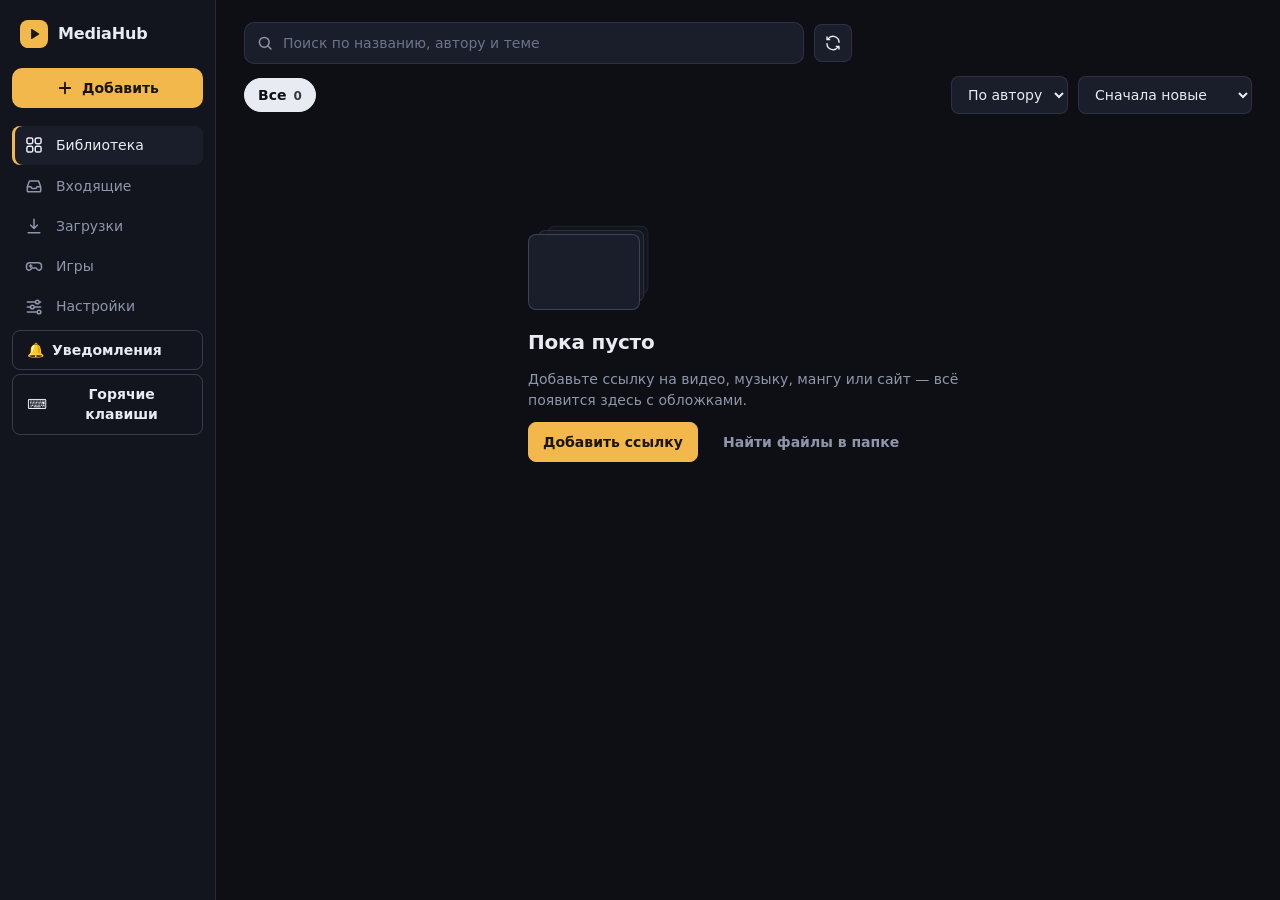
==== ui/index.html @ a0219809 "Save preview playback position in browser Co-authored-by: arena-agent <297053741+arena-agent@users.n" ====
<!doctype html><html lang="ru"><head><meta charset="utf-8"><meta name="viewport" content="width=device-width,initial-scale=1"><title>MediaHub</title>
<style>
:root{--ink:#0d0f14;--panel:#12151d;--raise:#1a1e2a;--line:rgba(170,185,230,.13);--line2:rgba(170,185,230,.24);--text:#e9ebf3;--mute:#8f96ab;--amber:#f2b84b;--amber-ink:#1c1406;--danger:#ff7d7d;--ok:#6ee7a8;color-scheme:dark;
--sans:"Segoe UI Variable Text","Segoe UI",system-ui,-apple-system,Roboto,sans-serif}
*{box-sizing:border-box}[hidden],.hide{display:none!important}
body{margin:0;background:var(--ink);color:var(--text);font:14px/1.45 var(--sans);-webkit-font-smoothing:antialiased}
button,input,select,textarea{font:inherit;color:inherit}
button{cursor:pointer}svg{display:block;flex:none}
:focus-visible{outline:2px solid var(--amber);outline-offset:2px}
.app{display:grid;grid-template-columns:216px 1fr;min-height:100vh}
.side{position:sticky;top:0;height:100vh;display:flex;flex-direction:column;gap:4px;padding:18px 12px;background:var(--panel);border-right:1px solid var(--line)}
.brand{display:flex;gap:10px;align-items:center;padding:2px 8px 16px;font-size:16px;font-weight:650;letter-spacing:-.01em}
.brand i{width:28px;height:28px;border-radius:8px;background:var(--amber);color:var(--amber-ink);display:grid;place-items:center}
.addbtn{display:flex;align-items:center;justify-content:center;gap:8px;margin:0 0 14px;padding:10px 12px;border:0;border-radius:10px;background:var(--amber);color:var(--amber-ink);font-weight:650}
.addbtn:hover{filter:brightness(1.06)}
nav{display:flex;flex-direction:column;gap:2px}
nav a{display:flex;align-items:center;gap:12px;padding:9px 12px;border-radius:8px;color:var(--mute);text-decoration:none;font-weight:500}
nav a:hover{background:var(--raise);color:var(--text)}
nav a[aria-current=page]{background:var(--raise);color:var(--text);box-shadow:inset 3px 0 0 var(--amber)}
.badge{margin-left:auto;min-width:20px;padding:0 6px;border-radius:10px;background:var(--amber);color:var(--amber-ink);font-size:12px;font-weight:700;text-align:center}
.disk{margin-top:auto;padding:10px 8px 0;color:var(--mute);font-size:12.5px}
.meter{height:4px;margin-top:7px;border-radius:2px;background:var(--raise);overflow:hidden}.meter i{display:block;height:100%;background:var(--mute)}
main{min-width:0;padding:22px 28px 100px}
h1{margin:0 0 18px;font-size:24px;font-weight:650;letter-spacing:-.02em}
h2{margin:0;font-size:15px;font-weight:600}
.mu{color:var(--mute)}
/* поля и кнопки */
input,select,textarea{background:var(--raise);border:1px solid var(--line);border-radius:8px;padding:9px 12px;min-width:0}
input:focus,select:focus,textarea:focus{border-color:var(--amber);outline:none}
select{padding-right:8px}textarea{width:100%;min-height:128px;resize:vertical;line-height:1.5}
::placeholder{color:#6d748a}
.btn{display:inline-flex;align-items:center;gap:8px;padding:9px 14px;border:1px solid var(--line2);border-radius:8px;background:transparent;font-weight:550}
.btn:hover{background:var(--raise)}.btn.primary{background:var(--amber);border-color:var(--amber);color:var(--amber-ink);font-weight:650}.btn.primary:hover{filter:brightness(1.06)}
.btn.danger{color:var(--danger);border-color:rgba(255,125,125,.4)}.btn.quiet{border-color:transparent;color:var(--mute)}.btn.quiet:hover{color:var(--text)}
.icon{display:grid;place-items:center;width:38px;height:38px;padding:0;border:1px solid var(--line);border-radius:8px;background:var(--raise)}.icon:hover{border-color:var(--line2)}
/* библиотека */
.tools{position:sticky;top:0;z-index:4;margin:-22px -28px 6px;padding:22px 28px 12px;background:linear-gradient(var(--ink) 78%,rgba(13,15,20,0))}
.row{display:flex;gap:10px;align-items:center;flex-wrap:wrap}.row+.row{margin-top:12px}
.search{position:relative;flex:1;max-width:560px;min-width:200px}.search svg{position:absolute;left:12px;top:50%;transform:translateY(-50%);color:var(--mute)}.search input{width:100%;padding:10px 12px 10px 38px;border-radius:10px}
.chips{display:flex;gap:6px;flex-wrap:wrap;margin-right:auto}
.chip{display:inline-flex;gap:7px;align-items:baseline;padding:6px 13px;border:1px solid var(--line);border-radius:999px;background:transparent;color:var(--mute);font-weight:550}
.chip span{font-size:12px;font-variant-numeric:tabular-nums;opacity:.8}.chip:hover{color:var(--text);border-color:var(--line2)}.chip.on{background:var(--text);border-color:var(--text);color:var(--ink)}
.grp{margin:20px 0 0}.grp>h2{display:flex;gap:10px;align-items:center;margin-bottom:12px}.grp>h2 span{color:var(--mute);font-weight:500;font-size:13px}.grp>h2::after{content:"";flex:1;height:1px;background:var(--line)}
.grid{display:grid;gap:22px 16px;grid-template-columns:repeat(auto-fill,minmax(168px,1fr));margin-bottom:22px}.grid.wide{grid-template-columns:repeat(auto-fill,minmax(264px,1fr))}
.c{position:relative;min-width:0}
.cv{display:block;color:var(--text);text-decoration:none;position:relative;aspect-ratio:2/3;overflow:hidden;border-radius:8px;background:linear-gradient(160deg,var(--raise),var(--panel));box-shadow:inset 0 0 0 1px var(--line)}
.wide .cv{aspect-ratio:16/9}.cv img{display:block;width:100%;height:100%;object-fit:cover}
.cv:hover img{filter:brightness(1.1)}.ph{position:absolute;inset:0;display:grid;place-items:center;color:#4b536a}
.b{position:absolute;bottom:8px;color:#fff;padding:2px 7px;border-radius:5px;background:rgba(8,10,14,.8);font-size:12px;font-variant-numeric:tabular-nums}.b.l{left:8px}.b.r{right:8px}
.act{position:absolute;top:6px;right:6px;display:flex;gap:4px;opacity:0;transition:opacity .15s}.c:hover .act,.c:focus-within .act{opacity:1}
.act button{display:grid;place-items:center;width:30px;height:30px;border:0;border-radius:8px;background:rgba(8,10,14,.85);color:#fff}.act button:hover{background:#000}
.t{margin:9px 0 0;font-size:14px;font-weight:600;line-height:1.3;display:-webkit-box;-webkit-line-clamp:2;-webkit-box-orient:vertical;overflow:hidden;overflow-wrap:anywhere}
.a{margin:2px 0 0;color:var(--mute);font-size:12.5px;white-space:nowrap;overflow:hidden;text-overflow:ellipsis}
.empty{display:flex;flex-direction:column;align-items:flex-start;gap:12px;max-width:440px;margin:12vh auto 0;text-align:left}
.empty .stack{position:relative;width:112px;height:76px;margin-bottom:6px}.empty .stack i{position:absolute;inset:0;border-radius:8px;border:1px solid var(--line2);background:var(--raise)}.empty .stack i:nth-child(1){transform:translate(14px,-12px) scale(.9);opacity:.45}.empty .stack i:nth-child(2){transform:translate(7px,-6px) scale(.95);opacity:.7}
.empty h2{font-size:20px;font-weight:650;letter-spacing:-.01em}.empty p{margin:0;color:var(--mute)}
/* загрузки */
.jobs{display:flex;flex-direction:column;max-width:860px}
.job{display:grid;grid-template-columns:40px 1fr auto;gap:14px;align-items:center;padding:14px 0;border-bottom:1px solid var(--line)}
.ji{display:grid;place-items:center;width:40px;height:40px;border-radius:10px;background:var(--raise);color:var(--mute)}
.jt{font-weight:600;overflow:hidden;text-overflow:ellipsis;white-space:nowrap}.js{font-size:12.5px;color:var(--mute);font-variant-numeric:tabular-nums}.js.err{color:var(--danger)}.js.ok{color:var(--ok)}.js.part{color:var(--amber)}
.bar{height:4px;margin-top:8px;border-radius:2px;background:var(--raise);overflow:hidden}.bar i{display:block;height:100%;background:var(--amber);transition:width .4s}
.job.done .bar{display:none}
/* полоса загрузки внизу, как строка плеера */
.transport{position:fixed;left:236px;right:20px;bottom:16px;z-index:8;display:grid;grid-template-columns:1fr auto;gap:16px;align-items:center;padding:12px 16px 14px;border:1px solid var(--line2);border-radius:12px;background:rgba(22,26,36,.94);backdrop-filter:blur(10px);box-shadow:0 14px 40px rgba(0,0,0,.5);cursor:pointer;animation:rise .22s ease-out}
.transport .tt{overflow:hidden;text-overflow:ellipsis;white-space:nowrap;font-weight:600}.transport .ts{font-variant-numeric:tabular-nums;color:var(--mute);white-space:nowrap}
.transport .bar{position:absolute;left:12px;right:12px;bottom:6px;margin:0;height:3px}
@keyframes rise{from{transform:translateY(14px);opacity:0}}
/* диалоги */
dialog{padding:0;border:1px solid var(--line2);border-radius:14px;background:var(--panel);color:var(--text);width:min(640px,calc(100vw - 32px));box-shadow:0 30px 80px rgba(0,0,0,.6)}
dialog[open]{animation:pop .16s ease-out}dialog::backdrop{background:rgba(4,5,8,.66);backdrop-filter:blur(3px)}
@keyframes pop{from{transform:translateY(8px) scale(.985);opacity:0}}
.dh{display:flex;justify-content:space-between;align-items:center;padding:18px 20px 10px}.dh h2{font-size:18px;font-weight:650}.db{padding:0 20px 6px}.df{display:flex;gap:10px;justify-content:flex-end;align-items:center;padding:14px 20px 18px}
.seg{display:grid;grid-template-columns:repeat(4,1fr);gap:6px;margin:14px 0 8px}
.seg button{display:flex;flex-direction:column;align-items:center;gap:6px;padding:11px 6px;border:1px solid var(--line);border-radius:10px;background:transparent;color:var(--mute);font-weight:550}
.seg button:hover{color:var(--text);border-color:var(--line2)}.seg button[aria-checked=true]{background:var(--raise);border-color:var(--amber);color:var(--text)}
details{margin:10px 0 0;border-top:1px solid var(--line)}summary{padding:12px 0;color:var(--mute);cursor:pointer;font-weight:550;list-style:none}summary::-webkit-details-marker{display:none}summary:hover{color:var(--text)}summary::before{content:"";display:inline-block;width:6px;height:6px;margin:0 10px 2px 2px;border:solid currentColor;border-width:0 2px 2px 0;transform:rotate(-45deg);transition:transform .15s}details[open] summary::before{transform:rotate(45deg)}
.more>div{padding:8px 0 14px}.more label.l{display:block;margin:0 0 6px;font-weight:550}
.pv{margin:12px 0 0;padding:10px 12px;border-radius:8px;background:var(--raise);font-variant-numeric:tabular-nums}.pv b.bad{color:var(--danger)}
#plist{max-height:220px;overflow:auto;margin-top:8px;border:1px solid var(--line);border-radius:8px}#plist label{display:flex;gap:8px;padding:6px 10px;color:var(--mute);font-size:13px;border-bottom:1px solid var(--line)}#plist label span{opacity:.55;overflow:hidden;text-overflow:ellipsis;white-space:nowrap}
.pick{display:flex;gap:8px;align-items:center;flex-wrap:wrap;margin-bottom:8px}.pick input[type=range]{flex:1;min-width:140px;padding:0;accent-color:var(--amber)}
.x{width:34px;height:34px;display:grid;place-items:center;border:0;border-radius:8px;background:transparent;color:var(--mute)}.x:hover{background:var(--raise);color:var(--text)}
.field{display:grid;gap:6px;margin:0 0 14px}.field>span{font-weight:550}
/* настройки */
.set{max-width:780px}.sg{margin:0 0 30px}.sg>h2{margin-bottom:4px;font-size:16px}
.sr{display:grid;grid-template-columns:1fr minmax(160px,300px);gap:20px;align-items:center;padding:14px 0;border-bottom:1px solid var(--line)}.sr b{display:block;font-weight:600}.sr small{display:block;color:var(--mute);font-size:12.5px}.sr .ctl{display:flex;gap:8px;justify-content:flex-end;align-items:center}.sr .ctl input:not([type=checkbox]),.sr .ctl select{width:100%}
.sw{appearance:none;flex:none;width:42px;height:24px;border-radius:12px;background:var(--raise);border:1px solid var(--line2);position:relative;cursor:pointer;padding:0;transition:background .15s}
.sw::after{content:"";position:absolute;top:3px;left:3px;width:16px;height:16px;border-radius:50%;background:var(--mute);transition:transform .15s,background .15s}.sw:checked{background:var(--amber);border-color:var(--amber)}.sw:checked::after{transform:translateX(18px);background:var(--amber-ink)}
.toast{position:fixed;left:50%;bottom:92px;z-index:20;display:flex;gap:14px;align-items:center;transform:translateX(-50%);padding:11px 16px;border:1px solid var(--line2);border-radius:10px;background:#1f2432;box-shadow:0 14px 40px rgba(0,0,0,.5);animation:rise .2s ease-out}.toast button{border:0;background:none;color:var(--amber);font-weight:650;padding:0}
iframe{width:100%;height:calc(100vh - 118px);min-height:460px;border:1px solid var(--line);border-radius:12px;background:var(--ink)}
.lead{margin:-8px 0 16px;color:var(--mute)}
/* игры в стиле Playnite */
.seg2{display:inline-flex;padding:3px;border:1px solid var(--line);border-radius:10px;background:var(--panel)}.seg2 button{padding:6px 14px;border:0;border-radius:8px;background:transparent;color:var(--mute);font-weight:550}.seg2 button[aria-selected=true]{background:var(--raise);color:var(--text)}
.gg{display:grid;gap:24px 16px;grid-template-columns:repeat(auto-fill,minmax(172px,1fr));margin:6px 0 24px}
.gcard{min-width:0;cursor:pointer;outline-offset:4px}.gart{position:relative;aspect-ratio:2/3;overflow:hidden;border-radius:10px;box-shadow:inset 0 0 0 1px var(--line),0 6px 18px rgba(0,0,0,.35);transition:transform .15s}
.gcard:hover .gart,.gcard:focus-visible .gart{transform:translateY(-3px)}.gart img{display:block;width:100%;height:100%;object-fit:cover}
.gph{position:absolute;inset:0;display:grid;place-items:center;font-size:44px;font-weight:700;letter-spacing:.02em;color:rgba(255,255,255,.85)}
.gdot{position:absolute;right:9px;bottom:9px;display:grid;place-items:center;width:28px;height:28px;border-radius:50%;box-shadow:0 2px 8px rgba(0,0,0,.5)}
.gdot.on{background:var(--ok);color:#06220f}.gdot.off{background:rgba(8,10,14,.12);border:2px solid rgba(233,235,243,.9)}
.gup{position:absolute;left:8px;top:8px;padding:2px 8px;border-radius:6px;background:var(--amber);color:var(--amber-ink);font-size:12px;font-weight:700}
.gname{margin:10px 0 0;font-size:14px;font-weight:600;line-height:1.3;display:-webkit-box;-webkit-line-clamp:2;-webkit-box-orient:vertical;overflow:hidden;overflow-wrap:anywhere}.gsub{margin:2px 0 0;color:var(--mute);font-size:12.5px;white-space:nowrap;overflow:hidden;text-overflow:ellipsis}
.gtools{display:flex;gap:10px;flex-wrap:wrap;align-items:center;margin:4px 0 14px}.gtools .search{max-width:420px;min-width:240px}
.gen{position:relative}.gen>summary{padding:8px 14px;border:1px solid var(--line);border-radius:8px;background:var(--raise);cursor:pointer;color:var(--text);list-style:none;font-weight:550}.gen>summary::before{display:none}
.gen[open]>div{position:absolute;z-index:12;top:42px;left:0;width:min(460px,86vw);max-height:300px;overflow:auto;padding:12px;border:1px solid var(--line2);border-radius:12px;background:var(--panel);box-shadow:0 20px 50px rgba(0,0,0,.55);display:flex;flex-wrap:wrap;gap:6px}
.gchip{padding:3px 10px;border:1px solid var(--line);border-radius:999px;background:transparent;color:var(--mute);font-size:12.5px}.gchip:hover{color:var(--text)}.gchip.on{background:var(--amber);border-color:var(--amber);color:var(--amber-ink);font-weight:650}
.gpanel{position:fixed;top:0;bottom:0;left:216px;z-index:25;width:min(410px,92vw);overflow:auto;background:var(--panel);border-right:1px solid var(--line2);box-shadow:20px 0 60px rgba(0,0,0,.55);transform:translateX(-112%);transition:transform .22s ease-out;visibility:hidden}
.gpanel.open{transform:none;visibility:visible}.gscrim{position:fixed;inset:0;z-index:24;background:rgba(4,5,8,.45)}
.gtop{position:relative;height:250px;overflow:hidden;background:var(--raise)}.gtop img{position:absolute;inset:-10px;width:calc(100% + 20px);height:calc(100% + 20px);object-fit:cover;filter:blur(14px) brightness(.5)}
.gtop .gmain{position:absolute;left:18px;bottom:16px;right:18px;display:flex;gap:14px;align-items:flex-end}.gtop .gmain img{position:static;width:112px;height:168px;border-radius:8px;filter:none;box-shadow:0 8px 24px rgba(0,0,0,.6);flex:none;object-fit:cover}
.gtop h2{font-size:19px;font-weight:700;line-height:1.25;overflow-wrap:anywhere}.gx{position:absolute;right:10px;top:10px}
.gb{padding:16px 18px 28px}.gb h4{margin:20px 0 8px;font-size:13px;font-weight:650;color:var(--mute)}
.gpill{display:inline-block;margin:0 6px 6px 0;padding:3px 10px;border-radius:999px;font-size:12.5px;font-weight:600;background:var(--raise)}.gpill.ok{background:rgba(110,231,168,.16);color:var(--ok)}.gpill.up{background:var(--amber);color:var(--amber-ink)}
.ginf{display:grid;grid-template-columns:128px 1fr;gap:7px 12px;margin:0;font-size:13.5px}.ginf dt{color:var(--mute)}.ginf dd{margin:0;overflow-wrap:anywhere}
.glk{display:flex;gap:8px;flex-wrap:wrap}
/* входящие */
.pairbar{position:fixed;top:14px;left:50%;transform:translateX(-50%);z-index:30;display:flex;gap:12px;align-items:center;padding:12px 16px;border:1px solid var(--amber);border-radius:12px;background:#1d2130;box-shadow:0 14px 40px rgba(0,0,0,.5);animation:rise .2s ease-out}
.batch{margin:0 0 34px;max-width:980px}.bh{display:flex;gap:12px;align-items:center;flex-wrap:wrap;margin-bottom:10px}.bh h2{font-size:16px;margin-right:auto}
.ir{display:grid;grid-template-columns:22px 1fr 138px 236px;gap:12px;align-items:center;padding:12px 0;border-bottom:1px solid var(--line)}.ir.done{grid-template-columns:86px 1fr auto}.ir.hide{display:none}
.ir input[type=checkbox]{accent-color:var(--amber);width:18px;height:18px}.ir.off .im{opacity:.55}
.it{display:block;font-weight:600;color:var(--text);text-decoration:none;overflow:hidden;text-overflow:ellipsis;white-space:nowrap}.it:hover{text-decoration:underline}
.fate{font-size:12.5px;color:var(--mute)}.fate.kept{color:var(--amber)}.fate.ok{color:var(--ok)}
.kc{font-size:12px;padding:2px 8px;border-radius:999px;background:var(--raise);color:var(--mute);justify-self:start}
.bbar{position:sticky;bottom:12px;z-index:5;display:flex;gap:12px;align-items:center;flex-wrap:wrap;margin-top:12px;padding:12px 16px;border:1px solid var(--line2);border-radius:12px;background:rgba(22,26,36,.96);backdrop-filter:blur(8px)}
.bsum{margin-right:auto;font-variant-numeric:tabular-nums}.chkrow{display:flex;gap:8px;align-items:center;color:var(--mute)}.chkrow input{accent-color:var(--amber)}
code{padding:1px 6px;border-radius:5px;background:var(--raise);font:12.5px ui-monospace,Consolas,monospace;overflow-wrap:anywhere}ol.mu{padding-left:20px;margin:6px 0 0}ol.mu li{margin:4px 0}
@media(max-width:860px){.ir{grid-template-columns:22px 1fr}.ir select{grid-column:2}.ir.done{grid-template-columns:1fr}.pairbar{left:80px;right:12px;transform:none;flex-wrap:wrap}}
@media(max-width:860px){.app{grid-template-columns:64px 1fr}.side{padding:14px 8px}.lbl,.brand b,.disk{display:none}.brand{justify-content:center;padding-bottom:12px}.addbtn{padding:10px}nav a{justify-content:center;padding:10px}.badge{position:absolute;margin:-18px -4px 0 0;transform:translateX(14px)}main{padding:18px 16px 100px}.tools{margin:-18px -16px 6px;padding:18px 16px 10px}.transport{left:80px;right:12px}.sr{grid-template-columns:1fr}.sr .ctl{justify-content:flex-start}.seg{grid-template-columns:repeat(2,1fr)}}
@media(prefers-reduced-motion:reduce){*,::before,::after{animation:none!important;transition:none!important}}
</style><link rel="stylesheet" href="/ui/accessibility.css"></head><body>
<div class="app">
<aside class="side">
 <div class="brand"><i><svg width="14" height="14" viewBox="0 0 24 24" fill="currentColor"><path d="M7 4.5v15a1 1 0 0 0 1.5.86l12-7.5a1 1 0 0 0 0-1.72l-12-7.5A1 1 0 0 0 7 4.5z"/></svg></i><b>MediaHub</b></div>
 <button class="addbtn" id="addBtn" aria-label="Добавить"><svg width="18" height="18" viewBox="0 0 24 24" fill="none" stroke="currentColor" stroke-width="2.4" stroke-linecap="round"><path d="M12 5v14M5 12h14"/></svg><span class="lbl">Добавить</span></button>
 <nav aria-label="Разделы">
  <a href="#library" aria-label="Библиотека" title="Библиотека"><svg width="20" height="20" viewBox="0 0 24 24" fill="none" stroke="currentColor" stroke-width="1.8" stroke-linejoin="round"><rect x="3.5" y="3.5" width="7" height="7" rx="2"/><rect x="13.5" y="3.5" width="7" height="7" rx="2"/><rect x="3.5" y="13.5" width="7" height="7" rx="2"/><rect x="13.5" y="13.5" width="7" height="7" rx="2"/></svg><span class="lbl">Библиотека</span></a>
  <a href="#inbox" aria-label="Входящие" title="Входящие"><svg width="20" height="20" viewBox="0 0 24 24" fill="none" stroke="currentColor" stroke-width="1.8" stroke-linecap="round" stroke-linejoin="round"><path d="M4 13l2.5-7h11L20 13M4 13v5a1 1 0 0 0 1 1h14a1 1 0 0 0 1-1v-5M4 13h4.5l1 2h5l1-2H20"/></svg><span class="lbl">Входящие</span><span class="badge hide" id="ib"></span></a>
  <a href="#downloads" aria-label="Загрузки" title="Загрузки"><svg width="20" height="20" viewBox="0 0 24 24" fill="none" stroke="currentColor" stroke-width="1.8" stroke-linecap="round" stroke-linejoin="round"><path d="M12 4v11m0 0-4-4m4 4 4-4M5 20h14"/></svg><span class="lbl">Загрузки</span><span class="badge hide" id="nb"></span></a>
  <a href="#games" aria-label="Игры" title="Игры"><svg width="20" height="20" viewBox="0 0 24 24" fill="none" stroke="currentColor" stroke-width="1.8" stroke-linecap="round" stroke-linejoin="round"><path d="M7 8h10a4 4 0 0 1 4 4v2a3 3 0 0 1-5.2 2L14.5 14.5h-5L8.2 16A3 3 0 0 1 3 14v-2a4 4 0 0 1 4-4z"/><path d="M8 10.5v3M6.5 12h3"/></svg><span class="lbl">Игры</span></a>
  <a href="#settings" aria-label="Настройки" title="Настройки"><svg width="20" height="20" viewBox="0 0 24 24" fill="none" stroke="currentColor" stroke-width="1.8" stroke-linecap="round"><path d="M4 6h9M19 6h1M4 12h3M13 12h7M4 18h11M20 18h0"/><circle cx="16" cy="6" r="2.2"/><circle cx="10" cy="12" r="2.2"/><circle cx="18" cy="18" r="2.2"/></svg><span class="lbl">Настройки</span></a>
 </nav>
 <div class="disk" id="disk"></div>
</aside>
<main>
 <div id="pairBar" class="pairbar hide" role="alert"></div>
 <section id="v-library">
  <div class="tools">
   <div class="row"><label class="search"><svg width="18" height="18" viewBox="0 0 24 24" fill="none" stroke="currentColor" stroke-width="2" stroke-linecap="round"><circle cx="11" cy="11" r="6.5"/><path d="m16 16 4 4"/></svg><input id="q" type="search" placeholder="Поиск по названию, автору и теме" aria-label="Поиск" autocomplete="off"></label>
    <button class="icon" id="scan" title="Найти новые файлы в папке загрузок" aria-label="Найти новые файлы в папке загрузок"><svg width="18" height="18" viewBox="0 0 24 24" fill="none" stroke="currentColor" stroke-width="1.9" stroke-linecap="round" stroke-linejoin="round"><path d="M20 11a8 8 0 0 0-14.5-4.5M4 4v3.5h3.5M4 13a8 8 0 0 0 14.5 4.5M20 20v-3.5h-3.5"/></svg></button></div>
   <div class="row"><div class="chips" id="chips"></div>
    <select id="gb" aria-label="Группировка"><option value="author">По автору</option><option value="topic">По теме</option><option value="">Без групп</option></select>
    <select id="so" aria-label="Сортировка"><option value="added">Сначала новые</option><option value="title">По названию</option><option value="size">Сначала большие</option></select></div>
  </div>
  <div id="lib"></div>
 </section>
 <section id="v-inbox" class="hide"><h1>Входящие</h1><p id="ibStatus" role="status" hidden></p><div id="inb"></div></section>
 <section id="v-downloads" class="hide">
  <div class="row" style="justify-content:space-between;margin-bottom:6px"><h1 style="margin:0">Загрузки</h1><div class="row" style="margin:0"><span class="mu" id="tsp"></span><button class="btn quiet" id="clr">Очистить завершённые</button><button class="btn danger" id="cxl" disabled>Отменить всё</button></div></div>
  <div class="jobs" id="jobs"></div>
 </section>
 <section id="v-games" class="hide">
  <div class="row" style="justify-content:space-between;margin:0 0 12px"><h1 style="margin:0">Игры</h1><div class="seg2" role="tablist" aria-label="Раздел игр"><button role="tab" data-gt="lib" aria-selected="true">Библиотека</button><button role="tab" data-gt="ver" aria-selected="false">Версии и чистка</button></div></div>
  <div id="gtab-lib">
   <div class="gtools"><label class="search"><svg width="18" height="18" viewBox="0 0 24 24" fill="none" stroke="currentColor" stroke-width="2" stroke-linecap="round"><circle cx="11" cy="11" r="6.5"/><path d="m16 16 4 4"/></svg><input id="gq" type="search" placeholder="Поиск по названию, жанру, разработчику" aria-label="Поиск игр" autocomplete="off"></label>
    <select id="gso" aria-label="Сортировка" aria-describedby="gsort-hint"><option value="name">По названию</option><option value="added">Недавно добавленные</option><option value="upd">Сначала с обновлением</option><option value="size">По размеру</option><option value="release">По дате выхода</option></select><select id="gsize" aria-label="Фильтр по размеру"><option value="">Любой размер</option><option value="small">Меньше 1 ГиБ</option><option value="medium">От 1 до 10 ГиБ</option><option value="large">От 10 ГиБ</option><option value="unknown">0 байт или размер неизвестен</option></select>
    <details class="gen" id="gen"><summary id="gens">Жанры и теги</summary><div id="genl"></div></details>
    <span style="flex:1"></span><button class="btn" id="gchk" title="Открыть тему каждой игры в вашем браузере и сверить версию">Проверить обновления</button></div><p class="mu" id="gsort-hint" style="margin:-4px 0 12px">Игры с найденными обновлениями всегда показаны первыми; выбранный порядок действует внутри каждой группы.</p>
   <div class="row" style="margin:0 0 16px;justify-content:space-between"><div class="chips" id="gchips" style="margin:0"></div><div class="row" style="margin:0;flex-wrap:nowrap"><input id="gadd" placeholder="Ссылка на тему игры" aria-label="Ссылка на тему игры" style="width:250px"><button class="btn" id="gaddb">Добавить игру</button></div></div><div id="ggrid" class="gg"></div>
  </div>
  <div id="gtab-ver" class="hide"><p class="lead">Поиск старых версий игр в вашей папке: найденное можно отправить в Корзину.</p><iframe id="gsf" title="GameSweep"></iframe></div>
  <div class="gscrim hide" id="gscrim"></div><aside class="gpanel" id="gpanel" aria-hidden="true" aria-label="Карточка игры"></aside>
 </section>
 <section id="v-settings" class="hide"><div class="set">
  <h1>Настройки</h1>
  <div class="sg"><h2>Загрузка</h2>
   <div class="sr"><div><b>Папка загрузок</b><small>Видео, музыка, манга, сайты и кэш обложек игр в подпапке covers</small></div><div class="ctl"><input id="s_folder" aria-label="Папка загрузок"></div></div>
   <div class="sr"><div><b>Качество видео</b><small>Если выбранного разрешения нет, берётся ближайшее ниже</small></div><div class="ctl"><select id="s_res"><option value="best">Лучшее</option><option>2160</option><option>1440</option><option>1080</option><option>720</option><option>480</option><option>360</option></select></div></div>
   <div class="sr"><div><b>Формат звука</b></div><div class="ctl"><select id="s_afmt"><option>mp3</option><option>m4a</option><option>opus</option><option>flac</option></select></div></div>
   <div class="sr"><div><b>Субтитры</b><small>Языки через запятую</small></div><div class="ctl"><input id="s_subs_langs" style="max-width:110px"><input type="checkbox" class="sw" id="s_subs_on" aria-label="Скачивать субтитры"></div></div>
   <div class="sr"><div><b>Обложки</b><small>Сохранять картинку к видео и музыке</small></div><div class="ctl"><input type="checkbox" class="sw" id="s_thumbs"></div></div>
   <div class="sr"><div><b>Пропускать уже скачанное</b></div><div class="ctl"><input type="checkbox" class="sw" id="s_skip"></div></div>
   <div class="sr"><div><b>Загрузок одновременно</b><small>Уменьшение действует после перезапуска</small></div><div class="ctl"><input type="number" id="s_workers" min="1" max="12" style="max-width:90px"></div></div>
   <div class="sr"><div><b>Ограничение скорости, МБ/с</b><small>0 — без ограничения</small></div><div class="ctl"><input type="number" id="s_limit_mb" min="0" step="0.5" style="max-width:90px"></div></div>
  </div>
  <div class="sg"><h2>Сайты для офлайн-просмотра</h2>
   <div class="sr"><div><b>Глубина</b><small>Сколько переходов по ссылкам от первой страницы</small></div><div class="ctl"><select id="s_depth"><option value="0">Только страница</option><option value="1">1</option><option value="2">2</option><option value="3">3</option></select></div></div>
   <div class="sr"><div><b>Страниц не больше</b></div><div class="ctl"><input type="number" id="s_maxp" min="1" max="500" style="max-width:90px"></div></div>
   <div class="sr"><div><b>Скачивать видео со страниц</b></div><div class="ctl"><input type="checkbox" class="sw" id="s_videos"></div></div>
  </div>
  <div class="sg"><h2>Манга</h2>
   <div class="sr"><div><b>Где скачивать мангу</b><small>«В моём браузере» использует ваш вход на сайте и работает через расширение в Яндекс Браузере, Firefox, Edge и Chrome: на время загрузки открывается небольшое окно сайта, его не закрывайте. «Отдельным окном» запускает собственный браузер MediaHub. «Автоматически»: через расширение, если оно на связи</small></div><div class="ctl"><select id="s_manga_via"><option value="auto">Автоматически</option><option value="browser">В моём браузере (расширение)</option><option value="playwright">Отдельным окном</option></select></div></div>
   <div class="sr"><div><b>Показывать окно браузера</b><small>Только для варианта «Отдельным окном»: включите, если сайт просит пройти проверку «я не робот»</small></div><div class="ctl"><input type="checkbox" class="sw" id="s_show_browser"></div></div>
  </div>
  <div class="sg"><h2>Закрытый контент</h2>
   <div class="sr"><div><b>Файл cookies.txt</b><small>Для видео и сайтов, где нужен вход</small></div><div class="ctl"><input id="s_cookie_file" placeholder="C:\путь\cookies.txt"></div></div>
   <div class="sr"><div><b>Или cookie из браузера</b><small>Нужны и для манги в варианте «Отдельным окном». Firefox отдаёт cookie всегда. Edge и Chrome шифруют их и блокируют, пока открыты: закройте браузер или качайте через расширение</small></div><div class="ctl"><select id="s_cookie_browser"><option value="">Не использовать</option><option>chrome</option><option>edge</option><option>firefox</option><option>brave</option><option>opera</option></select></div></div>
  </div>
  <div class="sg"><h2>Расширение для браузера</h2>
   <div class="sr"><div><b>Подключение</b><small id="extSt"></small></div><div class="ctl" id="extList"></div></div>
   <div class="sr" style="grid-template-columns:1fr"><div><b>Как установить</b><p class="mu" style="margin:6px 0 0"><b>Яндекс Браузер, Chrome, Edge, Brave.</b> Откройте <code>chrome://extensions</code> (в Яндекс Браузере <code>browser://extensions</code>), включите «Режим разработчика», нажмите «Загрузить распакованное расширение» и выберите папку <code id="extDir"></code></p><p class="mu" style="margin:8px 0 0"><b>Firefox.</b> Откройте <code>about:debugging#/runtime/this-firefox</code>, нажмите «Загрузить временное дополнение» и выберите файл <code id="extFf"></code> Временное дополнение пропадает после перезапуска Firefox. Чтобы оно осталось насовсем, подпишите его бесплатно на addons.mozilla.org (режим «Для собственного распространения», архив <code>MediaHub-Firefox.zip</code>) или используйте Firefox Developer Edition.</p><p class="mu" style="margin:8px 0 0">Дальше: значок MediaHub на панели браузера, выбор вкладок, «Показать список в приложении» и подтверждение подключения здесь.</p><small style="display:block;margin-top:8px">Расширение видит только адрес и название отправленных вкладок. При загрузке манги оно открывает окно сайта и читает список глав и адреса страниц. Пароли, cookies, история и закладки не читаются.</small></div></div>
  </div>
  <div class="sg"><h2>Игры</h2>
   <div class="sr"><div><b>Проверять новые версии каждые, часов</b><small>0 — выключено. Нужны расширение и открытый браузер; тема каждой игры читается по одной с паузой, под вашим входом. Отключить слежение у отдельной игры можно в её панели</small></div><div class="ctl"><input type="number" id="s_games_check_hours" min="0" step="1" style="max-width:90px"></div></div>
   <div class="sr"><div><b>Папка с играми</b><small>Найденные игры появятся в библиотеке и во вкладке «Игры». Папка просматривается сразу после сохранения</small></div><div class="ctl"><input id="s_games_root" placeholder="G:\Игры"></div></div>
  </div>
 </div></section>
</main>
<div class="transport hide" id="bar" role="status"><div><div class="tt" id="bt"></div><div class="ts" id="bs"></div></div><div class="ts" id="bp"></div><div class="bar"><i id="bf" style="width:0"></i></div></div>
</div>

<dialog id="addDlg" aria-labelledby="addH">
 <div class="dh"><h2 id="addH">Добавить</h2><button class="x" aria-label="Закрыть" id="addX"><svg width="18" height="18" viewBox="0 0 24 24" fill="none" stroke="currentColor" stroke-width="2" stroke-linecap="round"><path d="M6 6l12 12M18 6 6 18"/></svg></button></div>
 <div class="db">
  <textarea id="urls" aria-label="Ссылки" placeholder="Вставьте ссылки, по одной на строку"></textarea>
  <div class="seg" role="radiogroup" aria-label="Что скачиваем"></div>
  <p class="mu" id="hint" style="margin:0 0 4px"></p>
  <details class="more" id="more"><summary>Дополнительно</summary>
   <div data-for="site"><span class="l" style="display:block;margin-bottom:6px;font-weight:550">Сколько страниц скачать</span>
    <div class="pick"><input type="range" id="maxp" min="1" max="500" value="50" aria-label="Число страниц"><b id="maxpv" style="min-width:34px;text-align:right">50</b><button class="btn" data-n="1">1</button><button class="btn" data-n="10">10</button><button class="btn" data-n="100">100</button><button class="btn" data-n="500">Все</button></div>
    <div class="row" style="margin-top:0"><button class="btn" id="find">Найти страницы</button><span class="mu" id="fcount"></span></div><div id="plist" class="hide"></div></div>
   <div data-for="manga"><span style="display:block;margin-bottom:6px;font-weight:550">Какие главы</span><div class="row" style="margin:0"><span class="mu">с</span><input id="mf" type="number" min="1" placeholder="первой" style="width:100px"><span class="mu">по</span><input id="ml" type="number" min="1" placeholder="последней" style="width:136px"></div></div>
   <div><span style="display:block;margin-bottom:6px;font-weight:550">Запланировать</span><div class="row" style="margin:0"><input type="datetime-local" id="when" aria-label="Время начала"><label class="row" style="margin:0;gap:8px"><input type="checkbox" class="sw" id="daily"> Повторять каждый день</label></div></div>
   <div><span style="display:block;margin-bottom:6px;font-weight:550">Список из файла</span><label class="btn" for="txt" tabindex="0">Выбрать файл .txt</label><input type="file" id="txt" accept=".txt" hidden></div>
  </details>
  <div class="pv hide" id="pv"></div>
 </div>
 <div class="df"><button class="btn quiet" id="chk">Проверить размер</button><button class="btn" id="addC">Отмена</button><button class="btn primary" id="go">Скачать</button></div>
</dialog>
<dialog id="editDlg" aria-labelledby="editH"><div class="dh"><h2 id="editH">Изменить</h2></div>
 <div class="db"><p class="mu" id="editT" style="margin:0 0 14px"></p><label class="field"><span>Автор</span><input id="eAuthor"></label><label class="field"><span>Тема</span><input id="eTopic"></label>
 <p class="mu" style="margin:0">Файлы видео и музыки переедут в папку нового автора.</p></div>
 <div class="df"><button class="btn" id="editC">Отмена</button><button class="btn primary" id="editS">Сохранить</button></div></dialog>
<dialog id="delDlg" aria-labelledby="delH" aria-describedby="delT"><div class="dh"><h2 id="delH">Удалить?</h2></div>
 <div class="db"><p id="delT" style="margin:0;white-space:pre-line;overflow-wrap:anywhere"></p><p id="delError" role="alert" hidden></p></div>
 <div class="df"><button class="btn" id="delC" autofocus>Отмена</button><button class="btn" id="delL">Убрать из библиотеки</button><button class="btn danger" id="delF">Удалить с диска</button></div></dialog>
<div id="toastBox"></div>
<script>
const $=id=>document.getElementById(id),qa=s=>[...document.querySelectorAll(s)];
const api=(u,b)=>fetch(u,b&&{method:'POST',body:JSON.stringify(b),headers:{'X-MH':'1'}}).then(r=>r.json());
const esc=s=>String(s??'').replace(/[&<>"]/g,c=>({'&':'&amp;','<':'&lt;','>':'&gt;','"':'&quot;'}[c]));
const B=n=>{const s=n<0?'−':'';n=Math.abs(n);const u=['Б','КБ','МБ','ГБ','ТБ'];let i=0;while(n>=1024&&i<4){n/=1024;i++}return s+(i>1?n.toFixed(1):Math.round(n))+' '+u[i]};
const ETA=e=>e>=3600?Math.floor(e/3600)+' ч '+Math.round(e%3600/60)+' мин':e>=90?Math.round(e/60)+' мин':e+' с';
const I=(p,s=20)=>`<svg width="${s}" height="${s}" viewBox="0 0 24 24" fill="none" stroke="currentColor" stroke-width="1.8" stroke-linecap="round" stroke-linejoin="round">${p}</svg>`;
const IC={video:'<path d="M8 5.5v13l11-6.5z" fill="currentColor"/>',audio:'<path d="M9 18V6l10-2v12"/><circle cx="6.5" cy="18" r="2.5"/><circle cx="16.5" cy="16" r="2.5"/>',manga:'<path d="M12 6c-2-1.5-5-2-8-1.5v13c3-.5 6 0 8 1.5 2-1.5 5-2 8-1.5v-13C17 4 14 4.5 12 6zM12 6v13"/>',site:'<circle cx="12" cy="12" r="8.5"/><path d="M3.5 12h17M12 3.5c2.5 2.6 2.5 14.4 0 17M12 3.5c-2.5 2.6-2.5 14.4 0 17"/>'};
IC.mangaurl=IC.manga;IC.game='<path d="M7 8h10a4 4 0 0 1 4 4v2a3 3 0 0 1-5.2 2L14.5 14.5h-5L8.2 16A3 3 0 0 1 3 14v-2a4 4 0 0 1 4-4z"/><path d="M8 10.5v3M6.5 12h3"/>';IC.link='<path d="M10 14a4 4 0 0 0 5.7 0l3-3a4 4 0 0 0-5.7-5.7l-1 1M14 10a4 4 0 0 0-5.7 0l-3 3a4 4 0 0 0 5.7 5.7l1-1"/>';
/* --- разделы --- */
const V=['library','inbox','downloads','games','settings'];let cur='library';
function route(){cur=V.includes(location.hash.slice(1))?location.hash.slice(1):'library';V.forEach(v=>$('v-'+v).classList.toggle('hide',v!=cur));
 qa('nav a').forEach(a=>a.getAttribute('href')=='#'+cur?a.setAttribute('aria-current','page'):a.removeAttribute('aria-current'));
 if(cur=='library')lib();if(cur=='inbox')loadInbox();if(cur=='settings')loadSet();if(cur=='games'){closePanel();gtab(!$('gtab-ver').classList.contains('hide')?'ver':'lib')}if(cur=='downloads')drawJobs();drawBar()}
addEventListener('hashchange',route);
/* --- toast --- */
function toast(t,label,fn){window.dispatchEvent(new CustomEvent('mediahub:notify',{detail:{message:String(t),label,action:fn}}))}
/* библиотека */
let ALL=[],FK='',L=[];
async function lib(){ALL=await api('/api/library?q='+encodeURIComponent($('q').value));draw()}
function setK(k){FK=k;draw();window.dispatchEvent(new CustomEvent('mediahub:library-kind',{detail:k}))}
function draw(){const cn={};ALL.forEach(x=>cn[x.kind]=(cn[x.kind]||0)+1);
 const T=[['','Все'],['video','Видео'],['audio','Аудио'],['manga','Манга'],['site','Сайты'],['game','Игры'],['link','Ссылки']];
 $('chips').innerHTML=T.filter(([k])=>!k||cn[k]||k==FK).map(([k,n])=>`<button class="chip${FK==k?' on':''}" aria-pressed="${FK==k}" onclick="setK('${k}')">${n}<span>${k?(cn[k]||0):ALL.length}</span></button>`).join('');
 const s=$('so').value,g=$('gb').value;L=ALL.filter(x=>!FK||x.kind==FK);
 L.sort((a,b)=>s=='title'?(a.title||'').localeCompare(b.title||'','ru'):s=='size'?b.size-a.size:b.id-a.id);
 if(!L.length){$('lib').innerHTML=$('q').value?`<div class="empty"><h2>Ничего не нашлось</h2><p>По запросу «${esc($('q').value)}»${FK?' и выбранному типу':''} ничего не найдено.</p></div>`
  :FK?`<div class="empty"><h2>В этом типе пока нет материалов</h2><button class="btn" onclick="setK('')">Показать все материалы</button></div>`:`<div class="empty"><div class="stack"><i></i><i></i><i></i></div><h2>Пока пусто</h2><p>Добавьте ссылку на видео, музыку, мангу или сайт — всё появится здесь с обложками.</p><div class="row"><button class="btn primary" onclick="openAdd()">Добавить ссылку</button><button class="btn quiet" onclick="scan()">Найти файлы в папке</button></div></div>`;return}
 const m={};L.forEach((x,i)=>{x.i=i;(m[g?(x[g]||'Без названия'):'']??=[]).push(x)});
 const card=x=>{const w=x.kind=='video'||x.kind=='audio',sub=g=='author'?(['Разное','Игры','Ссылки'].includes(x.topic)?'':x.topic):x.author;
  return `<article class="c"><a class="cv" ${x.kind=='game'?`href="#" onclick="rv(${x.i});return false" aria-label="Показать в папке: ${esc(x.title)}"`:`href="${x.open}"${x.kind=='manga'?'':' target="_blank" rel="noopener"'} aria-label="Открыть: ${esc(x.title)}"`}>${x.cover?`<img src="${x.cover}" alt="" loading="lazy">`:`<span class="ph">${I(IC[x.kind]||IC.video,38)}</span>`}${x.kind=='link'?'<span class="b l">Только ссылка</span>':x.missing?'<span class="b l">Файл не найден</span>':x.extra?`<span class="b l">${esc(x.extra)}</span>`:''}${x.kind=='link'?'':`<span class="b r">${B(x.size)}</span>`}</a>
  <div class="act">${x.kind!='link'?`<button aria-label="Показать в папке" title="Показать в папке" onclick="rv(${x.i})">${I('<path d="M3 7a2 2 0 0 1 2-2h4l2 2h8a2 2 0 0 1 2 2v8a2 2 0 0 1-2 2H5a2 2 0 0 1-2-2z"/>',16)}</button>`:''}${x.kind=='link'?`<button aria-label="Скачать" onclick="dl(${x.i})">${I('<path d="M12 4v11m0 0-4-4m4 4 4-4M5 20h14"/>',16)}</button>`:''}<button aria-label="Изменить" onclick="edit(${x.i})">${I('<path d="M4 20h4L19 9l-4-4L4 16v4zM13.5 6.5l4 4"/>',16)}</button><button aria-label="Удалить" onclick="del(${x.i})">${I('<path d="M5 7h14M10 7V4h4v3M7 7l1 13h8l1-13M10 11v6M14 11v6"/>',16)}</button></div>
  <h3 class="t" title="${esc(x.title)}">${esc(x.title)}</h3>${sub||x.missing?`<p class="a">${esc(sub||'')}${x.missing?(sub?' · ':'')+'файл не найден':''}</p>`:''}${w&&!x.missing&&Number.isSafeInteger(x.id)&&x.id>0?`<a class="btn player-preview" href="/p/${x.id}" aria-label="Предпросмотр плеера: ${esc(x.title)}">Предпросмотр плеера</a>`:''}</article>`};
 $('lib').innerHTML=Object.keys(m).sort((a,b)=>a.localeCompare(b,'ru')).map(k=>{const wd=x=>x.kind=='video'||x.kind=='audio'||x.kind=='game',w=m[k].filter(wd),p=m[k].filter(x=>!wd(x));
  return `<section class="grp">${g?`<h2>${esc(k)}<span>${m[k].length}</span></h2>`:''}${w.length?`<div class="grid wide">${w.map(card).join('')}</div>`:''}${p.length?`<div class="grid">${p.map(card).join('')}</div>`:''}</section>`}).join('')}
['gb','so'].forEach(i=>$(i).onchange=draw);let qt;$('q').oninput=()=>{clearTimeout(qt);qt=setTimeout(lib,250)};
async function dl(i){const r=await api('/api/item/download',{id:L[i].id});toast(r.error||'Добавлено в очередь','Загрузки',()=>location.hash='#downloads');poll()}
async function scan(){await api('/api/scan',{});toast('Папка просмотрена');lib()}$('scan').onclick=scan;
let EI=null;
function edit(i){EI=L[i];$('editT').textContent=EI.title;$('eAuthor').value=EI.author||'';$('eTopic').value=EI.topic||'';$('editDlg').showModal()}
$('editC').onclick=()=>$('editDlg').close();$('editS').onclick=async()=>{await api('/api/edit',{id:EI.id,author:$('eAuthor').value,topic:$('eTopic').value});$('editDlg').close();lib();toast('Сохранено')};
function del(i){window.MediaHubDelete?.open(L[i])}
async function rv(i){const r=await api('/api/reveal',{id:L[i].id});toast(r.ok?'Открываю в проводнике':'Не удалось открыть: файла нет на месте')}
/* --- добавление --- */
let AK='video',P=[],MX=false,picked=false;
const TYPES=[['video','Видео'],['audio','Аудио'],['manga','Манга'],['site','Сайт']];
const HINT={video:'Видео, плейлисты и каналы с YouTube и сотен других сайтов.',audio:'Только звук. Формат выбирается в настройках.',manga:'Ссылка на тайтл на senkuro.me. Скачаются все главы.',site:'Страницы, картинки и видео сохранятся для просмотра без интернета.'};
$('addDlg').querySelector('.seg').innerHTML=TYPES.map(([k,n])=>`<button type="button" role="radio" data-k="${k}" aria-checked="false">${I(IC[k],22)}${n}</button>`).join('');
function setType(k,user){AK=k;if(user)picked=true;qa('.seg button').forEach(b=>b.setAttribute('aria-checked',b.dataset.k==k));$('hint').textContent=HINT[k];
 qa('#more [data-for]').forEach(d=>d.classList.toggle('hide',d.dataset.for!=k));$('chk').classList.toggle('hide',k=='site'||k=='manga')}
qa('.seg button').forEach(b=>b.onclick=()=>setType(b.dataset.k,true));
function openAdd(){$('pv').classList.add('hide');setType(AK);$('addDlg').showModal();$('urls').focus()}$('addBtn').onclick=openAdd;
$('addX').onclick=$('addC').onclick=()=>$('addDlg').close();
$('urls').oninput=()=>{P=[];$('plist').classList.add('hide');$('plist').innerHTML='';cnt();if(!picked&&/senkuro\.me\/manga/.test($('urls').value))setType('manga')};
$('txt').onchange=e=>e.target.files[0]?.text().then(t=>{$('urls').value+=($('urls').value?'\n':'')+t;toast('Ссылки из файла добавлены')})
const opts=()=>({urls:$('urls').value,kind:AK=='manga'?'mangaurl':AK,first:$('mf').value,last:$('ml').value,sel:AK=='site'?P.filter((_,i)=>$('pg'+i)?.checked).map(p=>p.url):[],start_at:$('when').value?Date.parse($('when').value)/1000:0,daily:$('daily').checked,...(MX&&AK=='site'?{maxp:+$('maxp').value}:{})});
$('go').onclick=async()=>{if(!/https?:\/\//.test($('urls').value)){toast('Вставьте ссылку, она должна начинаться с http');return}
 const r=await api('/api/add',opts());if(!r.added){toast('Ссылки не распознаны');return}
 $('addDlg').close();$('urls').value='';P=[];picked=false;const sch=$('when').value;poll();toast(sch?'Запланировано: '+r.added:'Добавлено: '+r.added,'Загрузки',()=>location.hash='#downloads')};
$('chk').onclick=async()=>{if(!/https?:\/\//.test($('urls').value)){toast('Сначала вставьте ссылку');return}const t=(await api('/api/preview',opts())).t;$('pv').classList.remove('hide');$('pv').textContent='Считаю…';
 const iv=setInterval(async()=>{const p=await api('/api/preview?t='+t),af=p.free-p.size;
  $('pv').innerHTML=`Проверено ${p.done} из ${p.total}. Займёт ≈ <b>${B(p.size)}</b>${p.unknown?` (ещё ${p.unknown} без оценки)`:''}${p.skipped?`, уже скачано: ${p.skipped}`:''}.<br>Свободно ${B(p.free)}, после загрузки останется <b class="${af<0?'bad':''}">${B(af)}</b>${af<0?'. Места не хватит':''}${p.err.length?'<br><span class="mu">'+esc(p.err.join('; '))+'</span>':''}`;if(p.finished)clearInterval(iv)},900)};
/* выбор страниц сайта */
function pickN(n){n=+n;MX=true;$('maxp').value=Math.min(n,500);$('maxpv').textContent=n>=500&&P.length?P.length:n;P.forEach((p,i)=>{$('pg'+i).checked=i<n});cnt()}
function cnt(){const s=P.filter((_,i)=>$('pg'+i)?.checked).length;$('fcount').textContent=P.length?`Найдено ${P.length}, выбрано ${s}`:''}
$('maxp').oninput=e=>pickN(e.target.value);qa('[data-n]').forEach(b=>b.onclick=()=>pickN(b.dataset.n));
$('find').onclick=async()=>{if(!/https?:\/\//.test($('urls').value)){toast('Сначала вставьте ссылку');return}P=[];$('plist').innerHTML='';$('plist').classList.remove('hide');$('fcount').textContent='Ищу страницы…';
 const t=(await api('/api/discover',opts())).t;let from=0;const iv=setInterval(async()=>{const p=await api(`/api/preview?t=${t}&from=${from}`);from+=p.pages.length;
  p.pages.forEach(x=>{const i=P.push(x)-1;$('plist').insertAdjacentHTML('beforeend',`<label style="padding-left:${10+x.depth*16}px"><input type="checkbox" id="pg${i}" ${i<+$('maxp').value?'checked':''}> ${esc(x.title)} <span>${esc(x.url)}</span></label>`);$('pg'+i).onchange=cnt});cnt();if(p.finished)clearInterval(iv)},800)};
/* --- загрузки --- */
let J=[],lastAct=0;const isA=j=>/^(качается|в очереди|запл)/.test(j.status);
async function poll(){J=await api('/api/jobs');window.dispatchEvent(new CustomEvent('mediahub:jobs',{detail:J}));const act=J.filter(isA),sp=J.reduce((a,x)=>a+(x.speed||0),0);
 $('nb').textContent=act.length;$('nb').classList.toggle('hide',!act.length);
 if(lastAct>act.length){if(cur=='library')lib();disk()}lastAct=act.length;
 if(cur=='downloads')drawJobs();drawBar();pollExt()}
function drawBar(){const act=J.filter(isA),run=act.filter(j=>j.status.startsWith('качается')),b=$('bar');
 if(!act.length||cur=='downloads'||!run.length&&act.every(j=>j.status.startsWith('запл'))){b.classList.add('hide');return}
 const j=run[0]||act[0],sp=J.reduce((a,x)=>a+(x.speed||0),0),pc=Math.round(act.reduce((a,x)=>a+x.pct,0)/act.length);
 b.classList.remove('hide');$('bt').textContent=j.title;$('bs').textContent=act.length>1?`и ещё ${act.length-1} в очереди`:(j.eta?'осталось '+ETA(j.eta):'');$('bp').textContent=(sp?B(sp)+'/с':'')+' · '+pc+'%';$('bf').style.width=pc+'%'}
$('bar').onclick=()=>location.hash='#downloads';
function drawJobs(){const sp=J.reduce((a,x)=>a+(x.speed||0),0);$('tsp').textContent=sp?B(sp)+'/с':'';
 $('jobs').innerHTML=J.length?[...J].reverse().map(x=>{const a=isA(x),c=x.status.startsWith('ошибка')?'err':x.status.startsWith('готово')||x.status.startsWith('сохранено')?'ok':x.status.startsWith('частично')?'part':'';
  return `<div class="job${a?'':' done'}"><div class="ji">${I(IC[x.kind]||IC.video,20)}</div><div style="min-width:0"><div class="jt" title="${esc(x.title)}">${esc(x.title)}</div><div class="js ${c}">${esc(x.status)}${x.speed?' · '+B(x.speed)+'/с':''}${x.eta?' · осталось '+ETA(x.eta):''}${x.daily?' · каждый день':''}</div><div class="bar"><i style="width:${x.pct}%"></i></div></div>${a?`<button class="x" aria-label="Отменить" onclick="api('/api/cancel',{id:${x.id}})">${I('<path d="M6 6l12 12M18 6 6 18"/>',18)}</button>`:'<span></span>'}</div>`}).join(''):`<div class="empty" style="margin-top:8vh"><h2>Загрузок нет</h2><p>Нажмите «Добавить», вставьте ссылку — здесь появятся ход и скорость.</p></div>`}
$('clr').onclick=async()=>{await api('/api/clear',{});poll()};
/* --- диск --- */
async function disk(){const d=await api('/api/disk');$('disk').innerHTML=`Свободно ${B(d.free)}<div class="meter"><i style="width:${Math.round(d.used*100/d.total)}%"></i></div>`}
/* --- игры --- */
async function games(){if(!$('gsf').src){const g=await api('/api/games');$('gsf').src=g.url+'&theme=dark'}}
/* --- библиотека игр (как в Playnite) --- */
let GA=[],GF='all',GGEN=new Set(),GOPEN=0;
const GFILT={all:'Все',dl:'Скачано',nodl:'Не скачано',upd:'Есть обновление'};
const hue=s=>{let x=0;for(const c of String(s))x=(x*31+c.charCodeAt(0))%360;return x};
const initials=t=>String(t).split(/\s+/).filter(Boolean).slice(0,2).map(w=>w[0]).join('').toUpperCase();
const ago=t=>t?new Date(t*1000).toLocaleDateString('ru'):'никогда';
async function loadGames(){GA=(await api('/api/library?q=')).filter(x=>x.kind=='game');drawGames();if(GOPEN){const x=GA.find(y=>y.id==GOPEN);if(x){fillPanel(x);window.dispatchEvent(new CustomEvent('mediahub:game-panel',{detail:x}))}}}
function gdraw(x){const g=x.g;return `<article class="gcard" tabindex="0" data-id="${x.id}" aria-label="${esc(x.title)}: ${g.downloaded?'скачано':'не скачано'}"><div class="gart">${x.cover?`<img src="${x.cover}" alt="" loading="lazy">`:`<div class="gph" style="background:linear-gradient(155deg,hsl(${hue(x.title)} 45% 32%),hsl(${(hue(x.title)+50)%360} 40% 14%))">${esc(initials(x.title))}</div>`}${g.update?'<span class="gup">Обновление</span>':''}<span class="gdot ${g.downloaded?'on':'off'}" title="${g.downloaded?'Скачано':'Не скачано'}">${g.downloaded?I('<path d="M5 12.5l4.5 4.5L19 7.5"/>',16).replace('stroke-width="1.8"','stroke-width="3"'):''}</span></div><h3 class="gname" title="${esc(x.title)}">${esc(x.title)}</h3><p class="gsub">${esc(g.downloaded?(g.version||'скачано'):(g.latest||'не скачано'))}${g.developer?' · '+esc(g.developer):''}</p></article>`}
function drawGames(){const q=$('gq').value.trim().toLowerCase(),cnt={all:GA.length,dl:0,nodl:0,upd:0},U=window.MediaHubGameLibrary||{gameLabels:g=>[...(g.genres||[]),...(g.tags||[]),g.engine||''].filter(Boolean),searchMatches:(s,q)=>s.toLowerCase().includes(q),sizeMatches:()=>true,compareGames:(a,b)=>Number(!!b.g.update)-Number(!!a.g.update)||a.title.localeCompare(b.title,'ru')};GA.forEach(x=>{x.g.downloaded?cnt.dl++:cnt.nodl++;if(x.g.update)cnt.upd++});
 $('gchips').innerHTML=Object.keys(GFILT).map(k=>`<button class="chip${GF==k?' on':''}" data-gf="${k}">${GFILT[k]}<span>${cnt[k]}</span></button>`).join('');
 const gc=Object.create(null);GA.forEach(x=>U.gameLabels(x.g).forEach(t=>{const k=t.toLowerCase();gc[k]=(gc[k]||[t,0]);gc[k][1]++}));GGEN.forEach(k=>{if(!gc[k])gc[k]=[k,0]});
 $('genl').innerHTML=Object.keys(gc).sort((a,b)=>gc[b][1]-gc[a][1]||a.localeCompare(b)).map(k=>`<button class="gchip${GGEN.has(k)?' on':''}" data-gen="${esc(k)}" aria-pressed="${GGEN.has(k)}">${esc(gc[k][0])} ${gc[k][1]}</button>`).join('')||'<span class="mu">Жанры и теги пока не добавлены</span>';
 $('gens').textContent=GGEN.size?`Жанры и теги (${GGEN.size})`:'Жанры и теги';
 let L2=GA.filter(x=>GF=='all'||(GF=='dl'&&x.g.downloaded)||(GF=='nodl'&&!x.g.downloaded)||(GF=='upd'&&x.g.update)).filter(x=>U.searchMatches(x.title+' '+x.g.developer+' '+U.gameLabels(x.g).join(' '),q)).filter(x=>[...GGEN].every(k=>U.gameLabels(x.g).some(t=>t.toLowerCase()==k))).filter(x=>U.sizeMatches(x.size,$('gsize').value));
 const s=$('gso').value;L2.sort((a,b)=>U.compareGames(a,b,s));
 $('ggrid').innerHTML=L2.length?L2.map(gdraw).join(''):GA.length?'<div class="empty" style="margin:6vh 0"><h2>Ничего не найдено</h2><p>Измените поиск или фильтры.</p></div>':'<div class="empty"><div class="stack"><i></i><i></i><i></i></div><h2>Игр пока нет</h2><p>Отправьте вкладку с темой игры из браузера (в «Входящих» выберите «Добавить игру в библиотеку») или вставьте ссылку на тему выше. Установленные игры из папки, указанной в настройках, тоже появятся здесь.</p></div>'}
function fillPanel(x){const g=x.g,row=(k,v)=>v?`<dt>${k}</dt><dd>${esc(v)}</dd>`:'';
 $('gpanel').innerHTML=`<div class="gtop">${x.cover?`<img src="${x.cover}" alt="">`:''}<button class="x gx" aria-label="Закрыть" id="gclose">${I('<path d="M6 6l12 12M18 6 6 18"/>',18)}</button><div class="gmain">${x.cover?`<img src="${x.cover}" alt="">`:`<div class="gph" style="position:static;width:112px;height:168px;border-radius:8px;font-size:34px;background:linear-gradient(155deg,hsl(${hue(x.title)} 45% 32%),hsl(${(hue(x.title)+50)%360} 40% 14%))">${esc(initials(x.title))}</div>`}<div><h2>${esc(x.title)}</h2><div class="mu">${esc(g.developer||'')}</div></div></div></div>
 <div class="gb"><div><span class="gpill ${g.downloaded?'ok':''}">${g.downloaded?'✓ Скачано':'○ Не скачано'}</span>${g.update?`<span class="gpill up">Есть обновление: ${esc(g.latest)}</span>`:''}${g.status?`<span class="gpill">${esc(g.status)}</span>`:''}</div>
 <div class="row" style="margin:10px 0 0">${g.downloaded?`<button class="btn primary" data-ga="reveal">Показать в папке</button>`:(g.links.length?`<button class="btn primary" data-ga="links">Показать ссылки для скачивания</button>`:'')}${g.update&&(g.thread||g.links.length)?`<button class="btn primary" data-ga="${g.thread?'thread':'links'}">${g.thread?'Открыть страницу обновления':'Показать ссылки для обновления'}</button>`:''}${g.thread&&!g.update?`<button class="btn" data-ga="thread">Открыть тему</button>`:''}${g.thread?`<button class="btn" data-ga="check">Проверить обновление</button>`:''}</div>
 <h4>Сведения</h4><dl class="ginf">${row('У вас',g.downloaded?g.version||'версия не определена':'')}${row('Последняя',g.latest)}${row('Версий на диске',g.downloaded?String(g.versions)+(g.old?` (старых: ${g.old})`:''):'')}${row('Размер',g.downloaded?B(x.size):'')}${row('Движок',g.engine)}${row('Система',g.os)}${row('Язык',g.language)}${row('Дата выхода',g.release)}${row('Добавлена',ago(g.added))}${row('Проверена',g.thread?ago(g.checked):'')}</dl>
 ${g.genres.length?`<h4>Жанры</h4><div>${g.genres.map(t=>`<button class="gchip${GGEN.has(t.toLowerCase())?' on':''}" data-pg="${esc(t.toLowerCase())}">${esc(t)}</button>`).join(' ')}</div>`:''}
 ${g.desc?`<h4>Описание</h4><p style="margin:0">${esc(g.desc)}</p>`:''}
 ${g.links.length?`<h4 id="glh">Скачать из</h4>${(()=>{const gr={};g.links.forEach((l,i)=>(gr[l.group||'']??=[]).push([l,i]));return Object.keys(gr).map(k=>`<div style="margin:0 0 10px">${k?`<div class="mu" style="font-size:12.5px;margin:0 0 5px">${esc(k)}</div>`:''}<div class="glk">${gr[k].map(([l,i])=>`<button class="btn" data-gl="${i}">${esc(l.label||l.host)}</button>`).join('')}</div></div>`).join('')})()}<p class="mu" style="margin:6px 0 0;font-size:12.5px">Ссылка откроется в вашем браузере: вход, ожидание и капчу проходите сами. Адреса персональные и со временем устаревают: обновите карточку, чтобы получить свежие.</p>`:''}
 ${(g.support||[]).length?`<h4>Автор</h4><div class="glk">${g.support.map(s=>`<button class="btn" data-sp="${esc(s.url)}">${esc(s.label)}</button>`).join('')}</div>`:''}
 <h4>Настройки</h4><label class="chkrow" style="color:var(--text)"><input type="checkbox" class="sw" id="gauto" ${g.auto?'checked':''}> Следить за новыми версиями</label>
 <label class="field" style="margin-top:12px"><span>Заметка</span><textarea id="gnote" style="min-height:70px">${esc(g.note)}</textarea></label>
 ${g.path?`<p class="mu" style="font-size:12.5px;margin:0 0 10px;overflow-wrap:anywhere">${esc(g.path)}</p>`:''}<button class="btn danger" data-ga="drop">Убрать из библиотеки</button></div>`}
function openPanel(id){const x=GA.find(y=>y.id==id);if(!x)return;GOPEN=id;fillPanel(x);window.dispatchEvent(new CustomEvent('mediahub:game-panel',{detail:x}));$('gpanel').classList.add('open');$('gpanel').setAttribute('aria-hidden','false');$('gscrim').classList.remove('hide');$('gclose').focus()}
function closePanel(){GOPEN=0;$('gpanel').classList.remove('open');$('gpanel').setAttribute('aria-hidden','true');$('gscrim').classList.add('hide')}
function gtab(t){qa('[data-gt]').forEach(b=>b.setAttribute('aria-selected',b.dataset.gt==t));$('gtab-lib').classList.toggle('hide',t!='lib');$('gtab-ver').classList.toggle('hide',t!='ver');if(t=='ver')games();else loadGames()}
qa('[data-gt]').forEach(b=>b.onclick=()=>gtab(b.dataset.gt));
$('gq').oninput=drawGames;$('gso').onchange=drawGames;$('gsize').onchange=drawGames;addEventListener('mediahub:game-library-ready',()=>{if(cur=='games'){drawGames();const x=GA.find(y=>y.id==GOPEN);if(x)window.dispatchEvent(new CustomEvent('mediahub:game-panel',{detail:x}))}});addEventListener('mediahub:tags-saved',e=>{const x=GA.find(y=>y.id==e.detail.id);if(x){x.g.tags=e.detail.tags;drawGames()}});
$('gchips').onclick=e=>{const b=e.target.closest('[data-gf]');if(b){GF=b.dataset.gf;drawGames()}};
$('genl').onclick=e=>{const b=e.target.closest('[data-gen]');if(!b)return;const k=b.dataset.gen;GGEN.has(k)?GGEN.delete(k):GGEN.add(k);drawGames();[...$('genl').querySelectorAll('[data-gen]')].find(x=>x.dataset.gen==k)?.focus()};
$('ggrid').onclick=e=>{const c=e.target.closest('.gcard');if(c)openPanel(c.dataset.id)};
$('ggrid').onkeydown=e=>{if((e.key=='Enter'||e.key==' ')&&e.target.classList.contains('gcard')){e.preventDefault();openPanel(e.target.dataset.id)}};
$('gscrim').onclick=closePanel;addEventListener('keydown',e=>{if(e.key=='Escape'&&GOPEN)closePanel()});
$('gaddb').onclick=async()=>{const u=$('gadd').value.trim();if(!/^https?:\/\//.test(u)){toast('Вставьте ссылку на тему игры');return}const r=await api('/api/game/add',{url:u});if(r.error){toast(r.error);return}$('gadd').value='';poll();toast('Читаю страницу в вашем браузере…','Загрузки',()=>location.hash='#downloads')};
$('gchk').onclick=async()=>{await api('/api/game/check',{});poll();toast('Проверка запущена: по одной теме с паузой','Загрузки',()=>location.hash='#downloads')};
$('gpanel').onclick=async e=>{const x=GA.find(y=>y.id==GOPEN);if(!x)return;const b=e.target.closest('button');
 if(e.target.id=='gclose'||(b&&b.id=='gclose')){closePanel();return}
 if(!b)return;const a=b.dataset.ga;
 if(a=='reveal'){const r=await api('/api/reveal',{id:x.id});toast(r.ok?'Открываю в проводнике':'Не удалось открыть: папки нет на месте')}
 if(a=='thread')window.open(x.g.thread,'_blank','noopener');
 if(a=='check'){await api('/api/game/check',{id:x.id});poll();toast('Проверяю тему в вашем браузере…','Загрузки',()=>location.hash='#downloads')}
 if(a=='links'){const t=$('glh');t&&t.scrollIntoView({behavior:'smooth'})}
 if(a=='drop'){window.MediaHubDelete?.open(x);return}
 if(b.dataset.gl!==undefined)window.open(x.g.links[+b.dataset.gl].url,'_blank','noopener');
 if(b.dataset.sp)window.open(b.dataset.sp,'_blank','noopener');
 if(b.dataset.pg){const k=b.dataset.pg;GGEN.has(k)?GGEN.delete(k):GGEN.add(k);closePanel();drawGames()}};
$('gpanel').onchange=async e=>{const x=GA.find(y=>y.id==GOPEN);if(x&&e.target.id=='gauto'){await api('/api/game/set',{id:x.id,auto:e.target.checked});x.g.auto=e.target.checked;toast('Сохранено')}};
$('gpanel').addEventListener('focusout',async e=>{const x=GA.find(y=>y.id==GOPEN);if(x&&e.target.id=='gnote'&&e.target.value!==x.g.note){await api('/api/game/set',{id:x.id,note:e.target.value});x.g.note=e.target.value;toast('Заметка сохранена')}});
/* --- настройки (сохраняются сами) --- */
const SET=['games_check_hours','manga_via','folder','res','afmt','subs_on','subs_langs','thumbs','skip','workers','limit_mb','depth','maxp','videos','show_browser','cookie_file','cookie_browser','games_root'];
async function loadSet(){const c=await api('/api/settings');SET.forEach(k=>{const e=$('s_'+k);if(!e)return;e.type=='checkbox'?e.checked=!!c[k]:e.value=c[k]??''});$('s_subs_langs').disabled=!c.subs_on;loadExt()}
let sv;function save(){clearTimeout(sv);sv=setTimeout(async()=>{const b={};SET.forEach(k=>{const e=$('s_'+k);b[k]=e.type=='checkbox'?e.checked:e.type=='number'?+e.value||0:e.value.trim()});
 if(!b.workers)b.workers=3;await api('/api/settings',b);$('s_subs_langs').disabled=!b.subs_on;toast('Сохранено')},500)}
SET.forEach(k=>{const e=$('s_'+k);e.addEventListener('change',save);if(e.type!='checkbox'&&e.tagName=='INPUT')e.addEventListener('input',save)});
addEventListener('keydown',e=>{if(e.key=='/'&&!/INPUT|TEXTAREA|SELECT/.test(document.activeElement.tagName)){e.preventDefault();location.hash='#library';$('q').focus()}});
/* расширение */
let EXTD='',LASTIB='',IB={batches:[]},CH={},FL={},CLS={},SENDING=new Set();
const KN={manga:'Манга',video:'Видео',playlist:'Плейлист',audio:'Музыка',podcast:'Подкаст',game:'Игра',unknown:'Неизвестно'};
const AL={gamecard:'Добавить игру в библиотеку',download:'Скачать',track:'Следить за обновлениями',link:'Только сохранить ссылку',site:'Скачать сайт офлайн',skip:'Пропустить',known:'Уже в библиотеке'};
const ACTS={manga:['download','track','link','skip'],video:['download','link','skip'],playlist:['download','track','link','skip'],audio:['download','link','skip'],podcast:['link','track','skip'],game:['gamecard','link','skip'],unknown:['link','site','skip']};
const DEF={manga:'download',video:'download',playlist:'download',audio:'download',podcast:'link',game:'link',unknown:'link'};
async function pollExt(){const e=await api('/api/ext');EXTD=e.ext_dir;const nb=$('ib');nb.textContent=e.inbox_pending;nb.classList.toggle('hide',!e.inbox_pending);
 const p=e.pending[0],bar=$('pairBar');if(p){if(bar.dataset.o!=p.origin){bar.dataset.o=p.origin;bar.innerHTML=`<span>Расширение браузера (${esc(p.name)}) просит подключиться к MediaHub.</span><button class="btn primary" data-o="${esc(p.origin)}" data-a="1">Разрешить</button><button class="btn" data-o="${esc(p.origin)}" data-a="0">Отклонить</button>`}bar.classList.remove('hide')}else{bar.classList.add('hide');bar.dataset.o=''}
 if(cur=='inbox')loadInbox()}
$('pairBar').onclick=async e=>{const b=e.target.closest('button');if(!b)return;await api('/api/ext/approve',{origin:b.dataset.o,allow:b.dataset.a=='1'});$('pairBar').dataset.o='';pollExt();toast(b.dataset.a=='1'?'Расширение подключено':'Подключение отклонено')};
async function loadExt(){const e=await api('/api/ext');$('extDir').textContent=e.ext_dir;$('extFf').textContent=e.ext_ff;$('extSt').textContent=e.paired.length?'Подключено расширений: '+e.paired.length:'Расширение пока не подключено';$('extList').innerHTML=e.paired.map(o=>`<button class="btn" data-forget="${esc(o)}">Отключить</button>`).join('')}
$('extList').onclick=async e=>{const b=e.target.closest('[data-forget]');if(!b)return;await api('/api/ext/forget',{origin:b.dataset.forget});loadExt();toast('Расширение отключено')};
async function loadInbox(){const d=await api('/api/inbox'),s=JSON.stringify(d),a=document.activeElement;if(s==LASTIB)return;if(LASTIB&&a&&a.closest&&a.closest('#v-inbox')&&/SELECT|INPUT/.test(a.tagName))return;LASTIB=s;IB=d;drawInbox()}
const stt=r=>CH[r.id]??={on:r.action!='skip',action:r.action,kind:r.kind};
function sumOf(b){let on=0,dl=0,lk=0,kn=0,cl=0;const close=CLS[b.batch]??(b.rows[0]&&b.rows[0].close);b.rows.filter(r=>r.status=='pending').forEach(r=>{const s=stt(r),a=s.on?s.action:'skip';if(a=='skip')return;on++;if(a=='download'||a=='site'||a=='gamecard')dl++;else if(a=='known')kn++;else lk++;if(close)cl++});return{on,dl,lk,kn,cl}}
function sumText(b){const m=sumOf(b);return`Выбрано ${m.on} из ${b.rows.length} · скачать ${m.dl} · сохранить ссылками ${m.lk}${m.kn?` · уже в библиотеке ${m.kn}`:''} · выбрано для закрытия: ${m.cl}`}
function drawInbox(){const el=$('inb');
 if(!IB.batches.length){el.innerHTML=`<div class="empty"><div class="stack"><i></i><i></i><i></i></div><h2>Входящие пусты</h2><p>Сюда приходят вкладки из браузера. Вы выбираете действия и отдельно разрешаете закрытие вкладок.</p><ol class="mu"><li>Chrome или Edge: откройте <code>chrome://extensions</code>, включите «Режим разработчика» и нажмите «Загрузить распакованное расширение».</li><li>Выберите папку <code>${esc(EXTD)}</code>. Для Firefox инструкция в «Настройки → Расширение для браузера».</li><li>Нажмите значок MediaHub на панели браузера, выберите вкладки и «Показать список в приложении».</li></ol></div>`;return}
 el.innerHTML=IB.batches.map(b=>{const pend=b.pending,f=FL[b.batch]||'',rows=b.rows,k=r=>pend&&r.status=='pending'?stt(r).kind:r.kind;
  const cnt={};rows.forEach(r=>cnt[k(r)]=(cnt[k(r)]||0)+1);const fresh=rows.filter(r=>r.state=='new').length,have=rows.filter(r=>r.state=='downloaded'||r.state=='link'||r.state=='missing').length;
  const chips=[['','Все',rows.length],...Object.keys(cnt).map(x=>[x,KN[x]||x,cnt[x]]),['s:new','Новое',fresh],['s:have','Уже есть',have]].filter(c=>c[2]||!c[0]);
  const vis=r=>!f||(f=='s:new'?r.state=='new':f=='s:have'?(r.state!='new'&&r.state!='dup'):k(r)==f);
  const t=new Date(b.created.replace(' ','T')+'Z').toLocaleTimeString('ru',{hour:'2-digit',minute:'2-digit'});
  const row=r=>{const hide=vis(r)?'':' hide';
   if(r.status!='pending')return `<div class="ir done${hide}"><span class="kc">${esc(KN[r.kind]||r.kind)}</span><div class="im"><a class="it" href="${esc(r.url)}" target="_blank" rel="noopener" title="${esc(r.title)}">${esc(r.title)}</a><div class="fate ${r.status=='kept'?'kept':r.status=='closed'||r.status=='done'?'ok':''}">${esc(r.fate)}</div></div>${r.status=='closed'?`<button class="btn quiet" data-do="reopen" data-id="${r.id}" data-url="${esc(r.url)}">Вернуть вкладку</button>`:'<span></span>'}</div>`;
   const s=stt(r),opts=[...ACTS[s.kind]];if(r.state=='downloaded'||r.state=='card')opts.unshift('known');if(!opts.includes(s.action))s.action=(r.state=='downloaded'||r.state=='card')?'known':DEF[s.kind];
   return `<div class="ir${s.on?'':' off'}${hide}" data-id="${r.id}"><input type="checkbox" class="ick" aria-label="Включить в план" ${s.on?'checked':''}><div class="im"><a class="it" href="${esc(r.url)}" target="_blank" rel="noopener" title="${esc(r.title)}">${esc(r.title)}</a><div class="fate">${esc(r.host)} · ${esc(r.state_text)}</div><div class="fate ${s.on&&s.action!='skip'?'':'kept'}">${s.on&&s.action!='skip'&&(CLS[b.batch]??r.close)?'Вкладка может закрыться после успешной обработки':'Вкладка останется открытой'}</div></div>
    <select class="ik" aria-label="Тип материала">${Object.keys(KN).map(x=>`<option value="${x}" ${x==s.kind?'selected':''}>${KN[x]}</option>`).join('')}</select>
    <select class="ia" aria-label="Что сделать">${opts.map(a=>`<option value="${a}" ${a==s.action?'selected':''}>${AL[a]}</option>`).join('')}</select></div>`};
  return `<section class="batch" data-b="${b.batch}"><div class="bh"><h2>Разбор: ${rows.length} вкладок, ${t}</h2>${pend?'':`<button class="btn quiet" data-do="dismiss" data-b="${b.batch}">Убрать из списка</button>`}</div>
   <div class="chips" style="margin-bottom:6px">${chips.map(c=>`<button class="chip${f==c[0]?' on':''}" data-do="filter" data-b="${b.batch}" data-f="${c[0]}">${c[1]}<span>${c[2]}</span></button>`).join('')}</div>
   <div class="rows">${rows.map(row).join('')}</div>
   ${pend?`<div class="bbar"><div class="bsum">${sumText(b)}</div><label class="chkrow"><input type="checkbox" class="cls" data-b="${b.batch}" ${(CLS[b.batch]??rows[0].close)?'checked':''}> Закрывать обработанные вкладки</label><button class="btn" data-do="links" data-b="${b.batch}" ${SENDING.size?'disabled':''}>Только сохранить ссылки</button><button class="btn primary" data-do="confirm" data-b="${b.batch}" ${SENDING.size?'disabled':''}>Добавить в очередь</button></div>`:''}</section>`}).join('')}
function updSum(b){const bt=IB.batches.find(x=>x.batch==b),s=document.querySelector(`.batch[data-b="${b}"] .bsum`);if(s&&bt)s.textContent=sumText(bt)}
function sendPlan(b,links){if(!window.createInboxHandler){$('ibStatus').hidden=false;$('ibStatus').textContent='Отправка недоступна. Перезагрузите страницу.';return}window.createInboxHandler({getBatch:b=>IB.batches.find(x=>x.batch==b),getClose:(b,bt)=>CLS[b]??bt.rows[0].close,state:stt,sending:SENDING,redraw:drawInbox,status:m=>{$('ibStatus').hidden=false;$('ibStatus').textContent=m},refresh:async()=>{LASTIB='';await loadInbox();await poll()},submit:window.submitInboxPlan})(b,links)}
$('inb').addEventListener('change',e=>{const row=e.target.closest('.ir[data-id]'),bt=e.target.closest('.batch');if(!bt)return;const b=bt.dataset.b;
 if(e.target.classList.contains('cls')){CLS[b]=e.target.checked;drawInbox();return}
 if(!row)return;const r=IB.batches.flatMap(x=>x.rows).find(x=>x.id==row.dataset.id),s=stt(r);
 const fate=()=>{const f=row.querySelector('.im .fate:last-child'),will=s.on&&s.action!='skip'&&(CLS[b]??r.close);f.textContent=will?'Вкладка может закрыться после успешной обработки':'Вкладка останется открытой';f.classList.toggle('kept',!will)};
 if(e.target.classList.contains('ick')){s.on=e.target.checked;row.classList.toggle('off',!s.on);fate();updSum(b)}
 if(e.target.classList.contains('ia')){s.action=e.target.value;fate();updSum(b)}
 if(e.target.classList.contains('ik')){s.kind=e.target.value;s.action=(r.state=='downloaded'||r.state=='card')?'known':DEF[s.kind];drawInbox();const n=document.querySelector(`.ir[data-id="${r.id}"] .ik`);n&&n.focus()}});
$('inb').addEventListener('click',async e=>{const x=e.target.closest('[data-do]');if(!x)return;const d=x.dataset.do;
 if(d=='filter'){FL[x.dataset.b]=x.dataset.f;drawInbox()}
 if(d=='confirm')sendPlan(x.dataset.b,false);if(d=='links')sendPlan(x.dataset.b,true);
 if(d=='dismiss'){await api('/api/inbox/dismiss',{batch:x.dataset.b});LASTIB='';loadInbox()}
 if(d=='reopen'){window.open(x.dataset.url,'_blank');await api('/api/inbox/reopened',{id:+x.dataset.id});LASTIB='';loadInbox();toast('Вкладка возвращена')}});
route();poll();setInterval(poll,1000);disk();setInterval(disk,30000);
</script><script type="module" src="/ui/app.js"></script></body></html>
---- ui/accessibility.css ----
html[data-theme="light"] {
  --ink:#f7f8fc; --panel:#fff; --raise:#e8ebf2; --line:rgba(35,45,65,.18);
  --line2:rgba(35,45,65,.36); --text:#172033; --mute:#4c576e;
  --amber:#8b5400; --amber-ink:#fff; --danger:#a20c22; --ok:#006936;
  color-scheme:light;
}
html[data-theme="dark"][data-contrast="high"] {
  --ink:#000; --panel:#000; --raise:#202020; --line:#fff; --line2:#fff;
  --text:#fff; --mute:#fff; --amber:#ffdb66; --amber-ink:#000; --danger:#ffb3b3; --ok:#aaffcf;
}
html[data-theme="light"][data-contrast="high"] {
  --ink:#fff; --panel:#fff; --raise:#eee; --line:#000; --line2:#000;
  --text:#000; --mute:#111; --amber:#623500; --amber-ink:#fff; --danger:#930019; --ok:#004f27;
}
html[data-size="large"] body { zoom:1.2 }
html[data-size="larger"] body { zoom:1.4 }
@supports not (zoom: 1) {
  html[data-size="large"] body { font-size:18px }
  html[data-size="larger"] body { font-size:21px }
}
html[data-theme="light"] .tools { background:var(--ink) }
html[data-theme="light"] .transport, html[data-theme="light"] .pairbar,
html[data-theme="light"] .bbar, html[data-theme="light"] .toast { background:var(--panel) }
html[data-contrast="high"] ::placeholder { color:var(--mute); opacity:1 }
:focus-visible { outline:3px solid var(--amber); outline-offset:3px }
.notify-launch, .shortcuts-launch { width:100%; justify-content:flex-start }
#toastBox { position:fixed; right:16px; bottom:84px; z-index:35; display:grid; gap:8px; max-width:min(420px,90vw) }
#toastBox .toast { position:static; transform:none; background:var(--panel); overflow-wrap:anywhere }
.notify-list { max-height:50vh; overflow:auto; padding-left:24px }
.notify-list li { margin-bottom:12px; overflow-wrap:anywhere }
.shortcut-list kbd { border:1px solid var(--line2); border-radius:4px; padding:2px 5px }
.game-tags-form { margin:16px 0; display:grid; gap:8px }
.game-tags-form small { color:var(--mute) }
.game-tags-form [role="status"] { overflow-wrap:anywhere }
.update-preview p, .update-preview li { overflow-wrap:anywhere }
.player-preview { margin-top:8px; color:var(--text); text-decoration:underline; overflow-wrap:anywhere }
@media(max-width:860px) {
  .notify-launch, .shortcuts-launch { justify-content:center; padding:9px 4px }
  .gpanel { left:64px; width:min(410px, calc(100vw - 64px)) }
}
@media(max-width:480px) {
  .grid.wide { grid-template-columns:repeat(auto-fill, minmax(min(264px, 100%), 1fr)) }
  .gtools .search { min-width:0; flex-basis:100% }
  #gadd { width:100% !important; flex:1; min-width:0 }
  .seg2 { flex-wrap:wrap; max-width:100% }
}
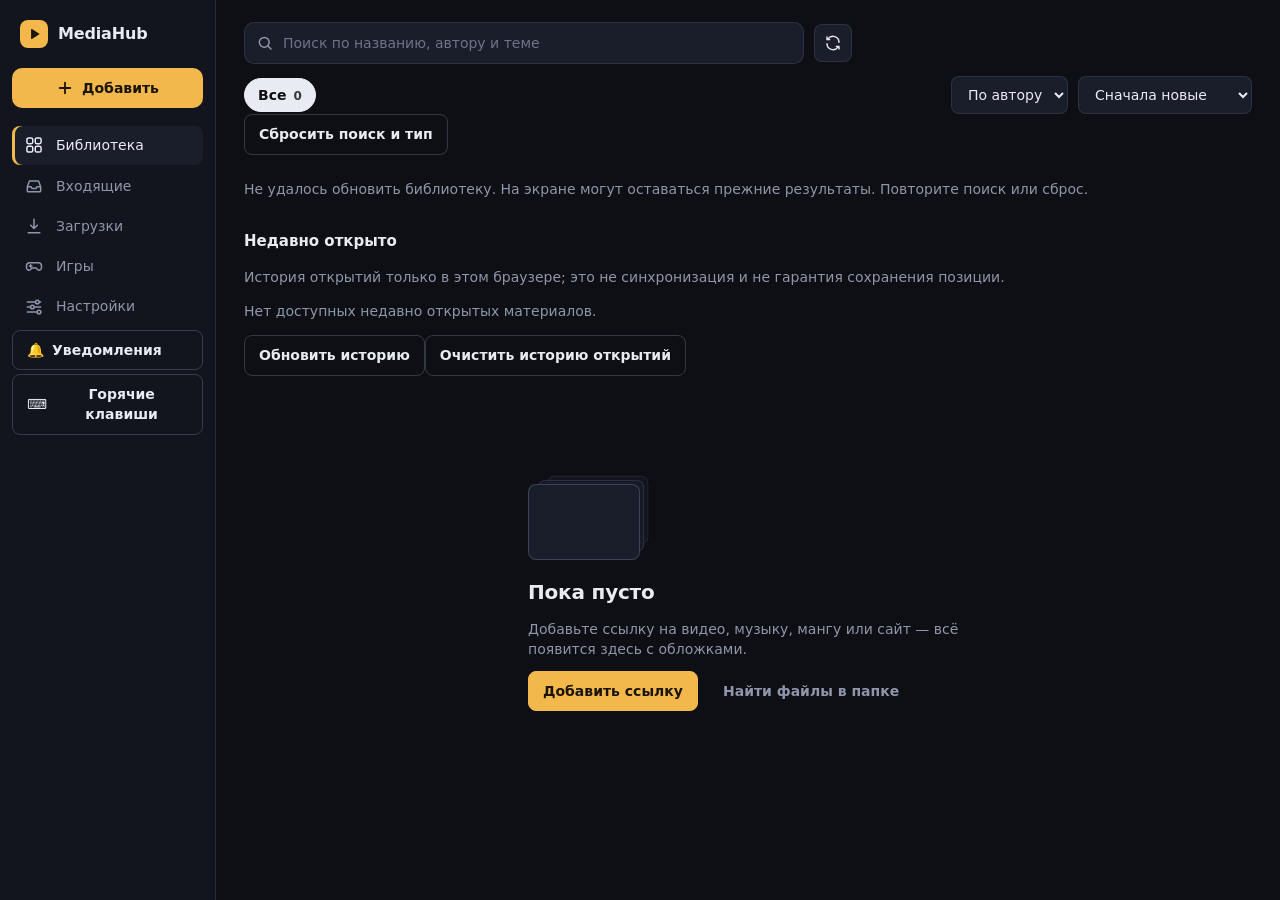
==== commit cc3d1456: "Improve library search feedback and reset Co-authored-by: arena-agent <297053741+arena-agent@users.n" ====
--- a/ui/index.html
+++ b/ui/index.html
@@ -251,13 +251,13 @@
 /* --- toast --- */
 function toast(t,label,fn){window.dispatchEvent(new CustomEvent('mediahub:notify',{detail:{message:String(t),label,action:fn}}))}
 /* библиотека */
-let ALL=[],FK='',L=[];
-async function lib(){ALL=await api('/api/library?q='+encodeURIComponent($('q').value));draw()}
+let ALL=[],FK='',L=[],LIBSEQ=0,LIBQUERY=null;
+async function lib(){const seq=++LIBSEQ,q=$('q').value;window.MediaHubLibraryPending?.();try{const r=await fetch('/api/library?q='+encodeURIComponent(q),{cache:'no-store'});if(!r.ok)throw Error('library');const rows=await r.json();if(seq!=LIBSEQ||q!==$('q').value)return;if(!Array.isArray(rows))throw Error('library');ALL=rows;LIBQUERY=q;window.MediaHubLibraryLoaded?.();draw()}catch(e){if(seq==LIBSEQ&&q===$('q').value)window.MediaHubLibraryError?.()}}
 function setK(k){FK=k;draw();window.dispatchEvent(new CustomEvent('mediahub:library-kind',{detail:k}))}
 function draw(){const cn={};ALL.forEach(x=>cn[x.kind]=(cn[x.kind]||0)+1);
  const T=[['','Все'],['video','Видео'],['audio','Аудио'],['manga','Манга'],['site','Сайты'],['game','Игры'],['link','Ссылки']];
  $('chips').innerHTML=T.filter(([k])=>!k||cn[k]||k==FK).map(([k,n])=>`<button class="chip${FK==k?' on':''}" aria-pressed="${FK==k}" onclick="setK('${k}')">${n}<span>${k?(cn[k]||0):ALL.length}</span></button>`).join('');
- const s=$('so').value,g=$('gb').value;L=ALL.filter(x=>!FK||x.kind==FK);
+ const s=$('so').value,g=$('gb').value;L=ALL.filter(x=>!FK||x.kind==FK);window.MediaHubLibraryDrawn?.(L.length,LIBQUERY);
  L.sort((a,b)=>s=='title'?(a.title||'').localeCompare(b.title||'','ru'):s=='size'?b.size-a.size:b.id-a.id);
  if(!L.length){$('lib').innerHTML=$('q').value?`<div class="empty"><h2>Ничего не нашлось</h2><p>По запросу «${esc($('q').value)}»${FK?' и выбранному типу':''} ничего не найдено.</p></div>`
   :FK?`<div class="empty"><h2>В этом типе пока нет материалов</h2><button class="btn" onclick="setK('')">Показать все материалы</button></div>`:`<div class="empty"><div class="stack"><i></i><i></i><i></i></div><h2>Пока пусто</h2><p>Добавьте ссылку на видео, музыку, мангу или сайт — всё появится здесь с обложками.</p><div class="row"><button class="btn primary" onclick="openAdd()">Добавить ссылку</button><button class="btn quiet" onclick="scan()">Найти файлы в папке</button></div></div>`;return}
@@ -268,7 +268,7 @@
   <h3 class="t" title="${esc(x.title)}">${esc(x.title)}</h3>${sub||x.missing?`<p class="a">${esc(sub||'')}${x.missing?(sub?' · ':'')+'файл не найден':''}</p>`:''}${w&&!x.missing&&Number.isSafeInteger(x.id)&&x.id>0?`<a class="btn player-preview" href="/p/${x.id}" aria-label="Предпросмотр плеера: ${esc(x.title)}">Предпросмотр плеера</a>`:''}</article>`};
  $('lib').innerHTML=Object.keys(m).sort((a,b)=>a.localeCompare(b,'ru')).map(k=>{const wd=x=>x.kind=='video'||x.kind=='audio'||x.kind=='game',w=m[k].filter(wd),p=m[k].filter(x=>!wd(x));
   return `<section class="grp">${g?`<h2>${esc(k)}<span>${m[k].length}</span></h2>`:''}${w.length?`<div class="grid wide">${w.map(card).join('')}</div>`:''}${p.length?`<div class="grid">${p.map(card).join('')}</div>`:''}</section>`}).join('')}
-['gb','so'].forEach(i=>$(i).onchange=draw);let qt;$('q').oninput=()=>{clearTimeout(qt);qt=setTimeout(lib,250)};
+['gb','so'].forEach(i=>$(i).onchange=draw);let qt;function searchNow(){clearTimeout(qt);lib()}$('q').oninput=()=>{clearTimeout(qt);++LIBSEQ;window.MediaHubLibraryPending?.();qt=setTimeout(lib,250)};
 async function dl(i){const r=await api('/api/item/download',{id:L[i].id});toast(r.error||'Добавлено в очередь','Загрузки',()=>location.hash='#downloads');poll()}
 async function scan(){await api('/api/scan',{});toast('Папка просмотрена');lib()}$('scan').onclick=scan;
 let EI=null;
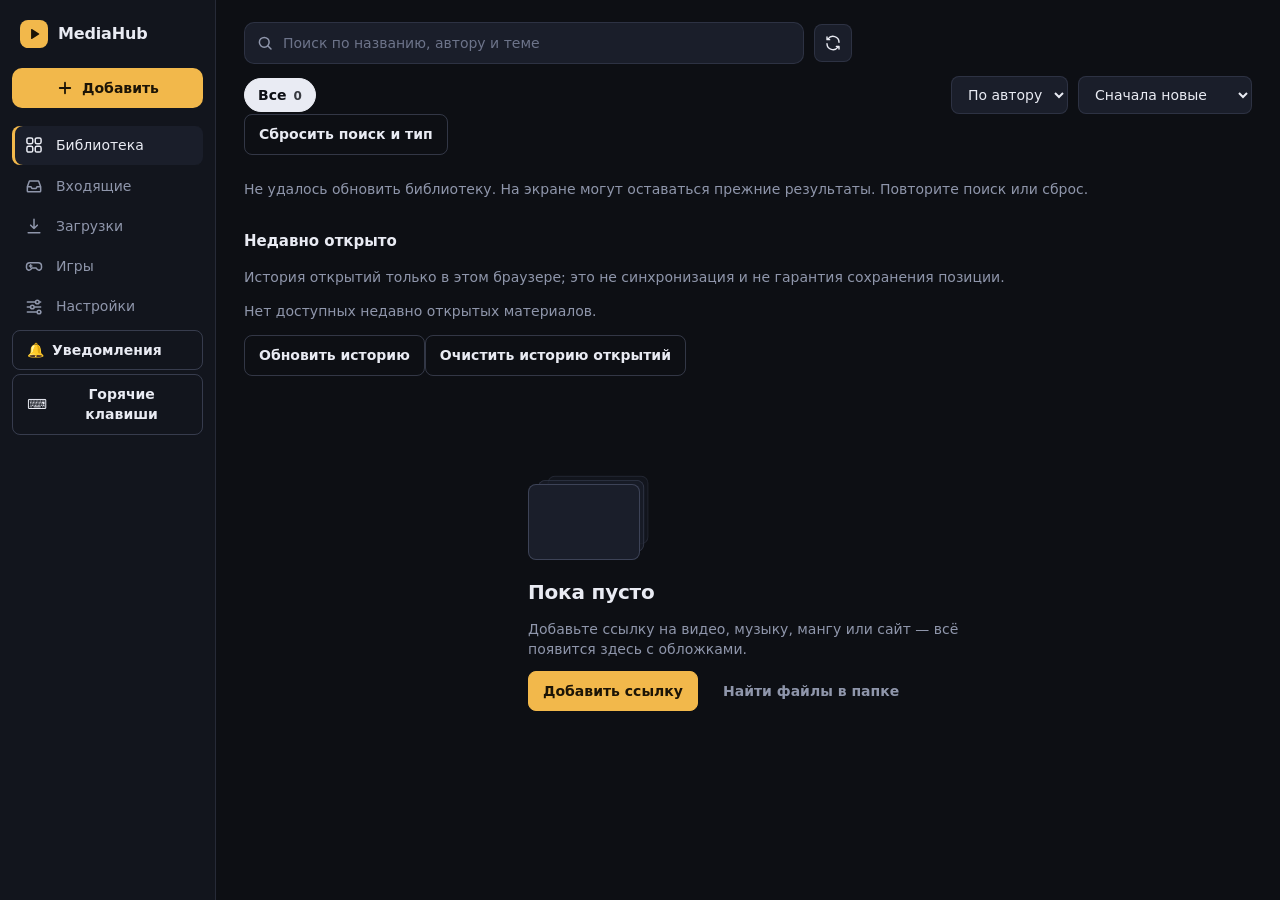
==== commit ab47dece: "Improve game library search feedback and filters Co-authored-by: arena-agent <297053741+arena-agent@" ====
--- a/ui/index.html
+++ b/ui/index.html
@@ -322,20 +322,20 @@
 /* --- игры --- */
 async function games(){if(!$('gsf').src){const g=await api('/api/games');$('gsf').src=g.url+'&theme=dark'}}
 /* --- библиотека игр (как в Playnite) --- */
-let GA=[],GF='all',GGEN=new Set(),GOPEN=0;
+let GA=[],GF='all',GGEN=new Set(),GOPEN=0,GSEQ=0;
 const GFILT={all:'Все',dl:'Скачано',nodl:'Не скачано',upd:'Есть обновление'};
 const hue=s=>{let x=0;for(const c of String(s))x=(x*31+c.charCodeAt(0))%360;return x};
 const initials=t=>String(t).split(/\s+/).filter(Boolean).slice(0,2).map(w=>w[0]).join('').toUpperCase();
 const ago=t=>t?new Date(t*1000).toLocaleDateString('ru'):'никогда';
-async function loadGames(){GA=(await api('/api/library?q=')).filter(x=>x.kind=='game');drawGames();if(GOPEN){const x=GA.find(y=>y.id==GOPEN);if(x){fillPanel(x);window.dispatchEvent(new CustomEvent('mediahub:game-panel',{detail:x}))}}}
+async function loadGames(){const seq=++GSEQ;window.MediaHubGamesPending?.();try{const r=await fetch('/api/library?q=',{cache:'no-store'});if(!r.ok)throw Error('games');const rows=await r.json();if(seq!=GSEQ)return;if(!Array.isArray(rows))throw Error('games');GA=rows.filter(x=>x.kind=='game');window.MediaHubGamesLoaded?.();drawGames();if(GOPEN){const x=GA.find(y=>y.id==GOPEN);if(x){fillPanel(x);window.dispatchEvent(new CustomEvent('mediahub:game-panel',{detail:x}))}}}catch(e){if(seq==GSEQ)window.MediaHubGamesError?.()}}
 function gdraw(x){const g=x.g;return `<article class="gcard" tabindex="0" data-id="${x.id}" aria-label="${esc(x.title)}: ${g.downloaded?'скачано':'не скачано'}"><div class="gart">${x.cover?`<img src="${x.cover}" alt="" loading="lazy">`:`<div class="gph" style="background:linear-gradient(155deg,hsl(${hue(x.title)} 45% 32%),hsl(${(hue(x.title)+50)%360} 40% 14%))">${esc(initials(x.title))}</div>`}${g.update?'<span class="gup">Обновление</span>':''}<span class="gdot ${g.downloaded?'on':'off'}" title="${g.downloaded?'Скачано':'Не скачано'}">${g.downloaded?I('<path d="M5 12.5l4.5 4.5L19 7.5"/>',16).replace('stroke-width="1.8"','stroke-width="3"'):''}</span></div><h3 class="gname" title="${esc(x.title)}">${esc(x.title)}</h3><p class="gsub">${esc(g.downloaded?(g.version||'скачано'):(g.latest||'не скачано'))}${g.developer?' · '+esc(g.developer):''}</p></article>`}
 function drawGames(){const q=$('gq').value.trim().toLowerCase(),cnt={all:GA.length,dl:0,nodl:0,upd:0},U=window.MediaHubGameLibrary||{gameLabels:g=>[...(g.genres||[]),...(g.tags||[]),g.engine||''].filter(Boolean),searchMatches:(s,q)=>s.toLowerCase().includes(q),sizeMatches:()=>true,compareGames:(a,b)=>Number(!!b.g.update)-Number(!!a.g.update)||a.title.localeCompare(b.title,'ru')};GA.forEach(x=>{x.g.downloaded?cnt.dl++:cnt.nodl++;if(x.g.update)cnt.upd++});
- $('gchips').innerHTML=Object.keys(GFILT).map(k=>`<button class="chip${GF==k?' on':''}" data-gf="${k}">${GFILT[k]}<span>${cnt[k]}</span></button>`).join('');
+ $('gchips').innerHTML=Object.keys(GFILT).map(k=>`<button class="chip${GF==k?' on':''}" data-gf="${k}" aria-pressed="${GF==k}">${GFILT[k]}<span>${cnt[k]}</span></button>`).join('');
  const gc=Object.create(null);GA.forEach(x=>U.gameLabels(x.g).forEach(t=>{const k=t.toLowerCase();gc[k]=(gc[k]||[t,0]);gc[k][1]++}));GGEN.forEach(k=>{if(!gc[k])gc[k]=[k,0]});
  $('genl').innerHTML=Object.keys(gc).sort((a,b)=>gc[b][1]-gc[a][1]||a.localeCompare(b)).map(k=>`<button class="gchip${GGEN.has(k)?' on':''}" data-gen="${esc(k)}" aria-pressed="${GGEN.has(k)}">${esc(gc[k][0])} ${gc[k][1]}</button>`).join('')||'<span class="mu">Жанры и теги пока не добавлены</span>';
  $('gens').textContent=GGEN.size?`Жанры и теги (${GGEN.size})`:'Жанры и теги';
  let L2=GA.filter(x=>GF=='all'||(GF=='dl'&&x.g.downloaded)||(GF=='nodl'&&!x.g.downloaded)||(GF=='upd'&&x.g.update)).filter(x=>U.searchMatches(x.title+' '+x.g.developer+' '+U.gameLabels(x.g).join(' '),q)).filter(x=>[...GGEN].every(k=>U.gameLabels(x.g).some(t=>t.toLowerCase()==k))).filter(x=>U.sizeMatches(x.size,$('gsize').value));
- const s=$('gso').value;L2.sort((a,b)=>U.compareGames(a,b,s));
+ const s=$('gso').value;L2.sort((a,b)=>U.compareGames(a,b,s));window.MediaHubGamesDrawn?.(L2.length,GA.length);
  $('ggrid').innerHTML=L2.length?L2.map(gdraw).join(''):GA.length?'<div class="empty" style="margin:6vh 0"><h2>Ничего не найдено</h2><p>Измените поиск или фильтры.</p></div>':'<div class="empty"><div class="stack"><i></i><i></i><i></i></div><h2>Игр пока нет</h2><p>Отправьте вкладку с темой игры из браузера (в «Входящих» выберите «Добавить игру в библиотеку») или вставьте ссылку на тему выше. Установленные игры из папки, указанной в настройках, тоже появятся здесь.</p></div>'}
 function fillPanel(x){const g=x.g,row=(k,v)=>v?`<dt>${k}</dt><dd>${esc(v)}</dd>`:'';
  $('gpanel').innerHTML=`<div class="gtop">${x.cover?`<img src="${x.cover}" alt="">`:''}<button class="x gx" aria-label="Закрыть" id="gclose">${I('<path d="M6 6l12 12M18 6 6 18"/>',18)}</button><div class="gmain">${x.cover?`<img src="${x.cover}" alt="">`:`<div class="gph" style="position:static;width:112px;height:168px;border-radius:8px;font-size:34px;background:linear-gradient(155deg,hsl(${hue(x.title)} 45% 32%),hsl(${(hue(x.title)+50)%360} 40% 14%))">${esc(initials(x.title))}</div>`}<div><h2>${esc(x.title)}</h2><div class="mu">${esc(g.developer||'')}</div></div></div></div>
@@ -353,8 +353,8 @@
 function closePanel(){GOPEN=0;$('gpanel').classList.remove('open');$('gpanel').setAttribute('aria-hidden','true');$('gscrim').classList.add('hide')}
 function gtab(t){qa('[data-gt]').forEach(b=>b.setAttribute('aria-selected',b.dataset.gt==t));$('gtab-lib').classList.toggle('hide',t!='lib');$('gtab-ver').classList.toggle('hide',t!='ver');if(t=='ver')games();else loadGames()}
 qa('[data-gt]').forEach(b=>b.onclick=()=>gtab(b.dataset.gt));
-$('gq').oninput=drawGames;$('gso').onchange=drawGames;$('gsize').onchange=drawGames;addEventListener('mediahub:game-library-ready',()=>{if(cur=='games'){drawGames();const x=GA.find(y=>y.id==GOPEN);if(x)window.dispatchEvent(new CustomEvent('mediahub:game-panel',{detail:x}))}});addEventListener('mediahub:tags-saved',e=>{const x=GA.find(y=>y.id==e.detail.id);if(x){x.g.tags=e.detail.tags;drawGames()}});
-$('gchips').onclick=e=>{const b=e.target.closest('[data-gf]');if(b){GF=b.dataset.gf;drawGames()}};
+function resetGameFilters(){$('gq').value='';GF='all';GGEN.clear();$('gsize').value='';$('gsize').dispatchEvent(new Event('change'))}$('gq').oninput=drawGames;$('gso').onchange=drawGames;$('gsize').onchange=drawGames;addEventListener('mediahub:game-library-ready',()=>{if(cur=='games'){drawGames();const x=GA.find(y=>y.id==GOPEN);if(x)window.dispatchEvent(new CustomEvent('mediahub:game-panel',{detail:x}))}});addEventListener('mediahub:tags-saved',e=>{const x=GA.find(y=>y.id==e.detail.id);if(x){x.g.tags=e.detail.tags;drawGames()}});
+$('gchips').onclick=e=>{const b=e.target.closest('[data-gf]');if(b){GF=b.dataset.gf;drawGames();[...$('gchips').querySelectorAll('[data-gf]')].find(x=>x.dataset.gf==GF)?.focus()}};
 $('genl').onclick=e=>{const b=e.target.closest('[data-gen]');if(!b)return;const k=b.dataset.gen;GGEN.has(k)?GGEN.delete(k):GGEN.add(k);drawGames();[...$('genl').querySelectorAll('[data-gen]')].find(x=>x.dataset.gen==k)?.focus()};
 $('ggrid').onclick=e=>{const c=e.target.closest('.gcard');if(c)openPanel(c.dataset.id)};
 $('ggrid').onkeydown=e=>{if((e.key=='Enter'||e.key==' ')&&e.target.classList.contains('gcard')){e.preventDefault();openPanel(e.target.dataset.id)}};
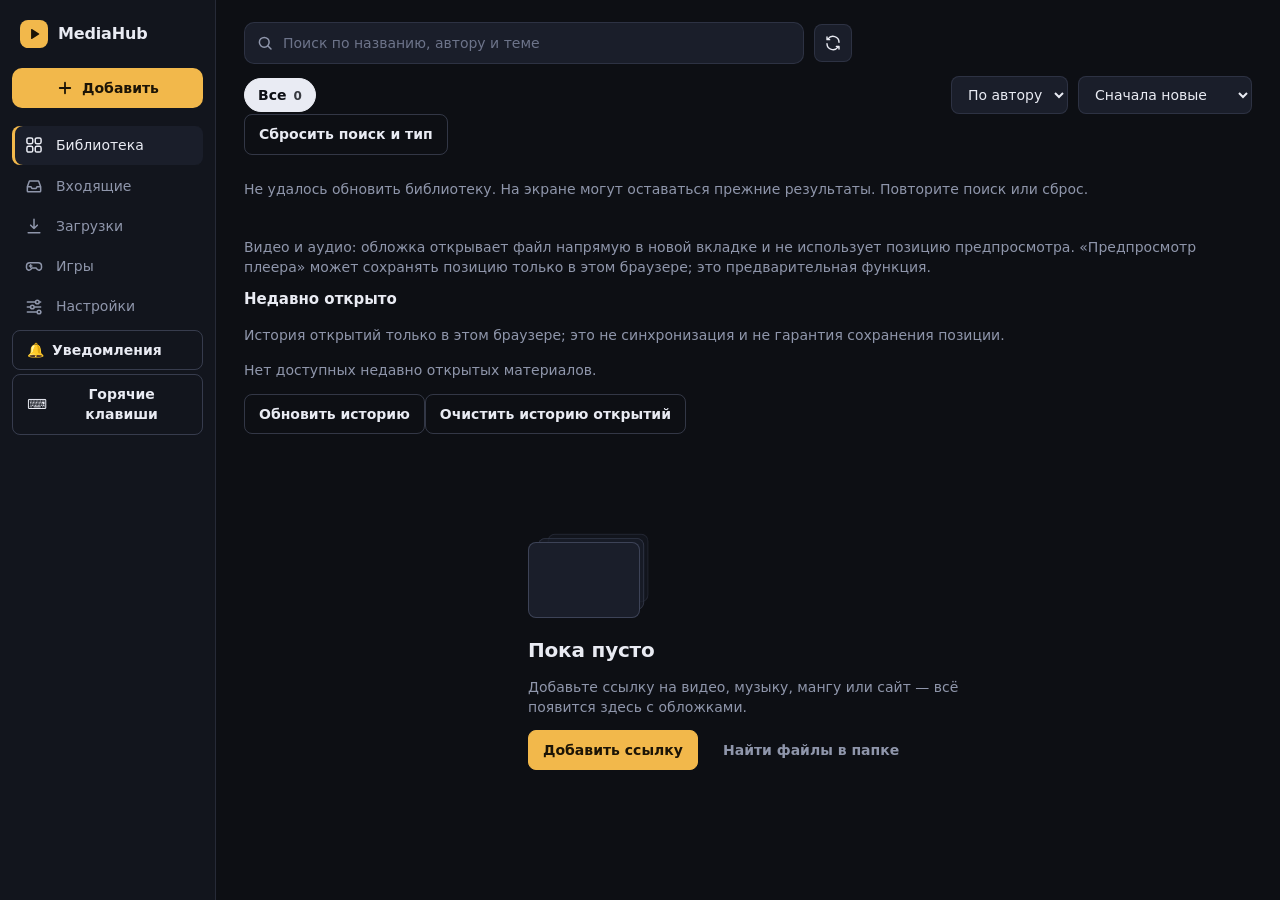
==== commit efc87ad2: "Clarify queue outcomes and stale status Co-authored-by: arena-agent <297053741+arena-agent@users.nor" ====
--- a/ui/index.html
+++ b/ui/index.html
@@ -314,7 +314,7 @@
  b.classList.remove('hide');$('bt').textContent=j.title;$('bs').textContent=act.length>1?`и ещё ${act.length-1} в очереди`:(j.eta?'осталось '+ETA(j.eta):'');$('bp').textContent=(sp?B(sp)+'/с':'')+' · '+pc+'%';$('bf').style.width=pc+'%'}
 $('bar').onclick=()=>location.hash='#downloads';
 function drawJobs(){const sp=J.reduce((a,x)=>a+(x.speed||0),0);$('tsp').textContent=sp?B(sp)+'/с':'';
- $('jobs').innerHTML=J.length?[...J].reverse().map(x=>{const a=isA(x),c=x.status.startsWith('ошибка')?'err':x.status.startsWith('готово')||x.status.startsWith('сохранено')?'ok':x.status.startsWith('частично')?'part':'';
+ $('jobs').innerHTML=J.length?[...J].reverse().map(x=>{const a=isA(x),c=/^ошибка/.test(x.status)?'err':/^(сохранено )?частично/.test(x.status)?'part':/^(готово|сохранено)/.test(x.status)?'ok':'';
   return `<div class="job${a?'':' done'}"><div class="ji">${I(IC[x.kind]||IC.video,20)}</div><div style="min-width:0"><div class="jt" title="${esc(x.title)}">${esc(x.title)}</div><div class="js ${c}">${esc(x.status)}${x.speed?' · '+B(x.speed)+'/с':''}${x.eta?' · осталось '+ETA(x.eta):''}${x.daily?' · каждый день':''}</div><div class="bar"><i style="width:${x.pct}%"></i></div></div>${a?`<button class="x" aria-label="Отменить" onclick="api('/api/cancel',{id:${x.id}})">${I('<path d="M6 6l12 12M18 6 6 18"/>',18)}</button>`:'<span></span>'}</div>`}).join(''):`<div class="empty" style="margin-top:8vh"><h2>Загрузок нет</h2><p>Нажмите «Добавить», вставьте ссылку — здесь появятся ход и скорость.</p></div>`}
 $('clr').onclick=async()=>{await api('/api/clear',{});poll()};
 /* --- диск --- */
--- a/ui/accessibility.css
+++ b/ui/accessibility.css
@@ -34,6 +34,14 @@
 .game-tags-form [role="status"] { overflow-wrap:anywhere }
 .update-preview p, .update-preview li { overflow-wrap:anywhere }
 .player-preview { margin-top:8px; color:var(--text); text-decoration:underline; overflow-wrap:anywhere }
+.library-playback-hint { margin:12px 0; overflow-wrap:anywhere }
+.extension-guide { grid-template-columns:1fr }
+.extension-guide label { display:block; margin:12px 0 4px }
+.extension-guide ol { padding-left:20px; margin:10px 0 }
+.extension-guide li { margin:6px 0 }
+.extension-guide p, .extension-guide li { overflow-wrap:anywhere }
+.extension-guide select { max-width:100% }
+.queue-summary { overflow-wrap:anywhere; margin:10px 0 }
 @media(max-width:860px) {
   .notify-launch, .shortcuts-launch { justify-content:center; padding:9px 4px }
   .gpanel { left:64px; width:min(410px, calc(100vw - 64px)) }
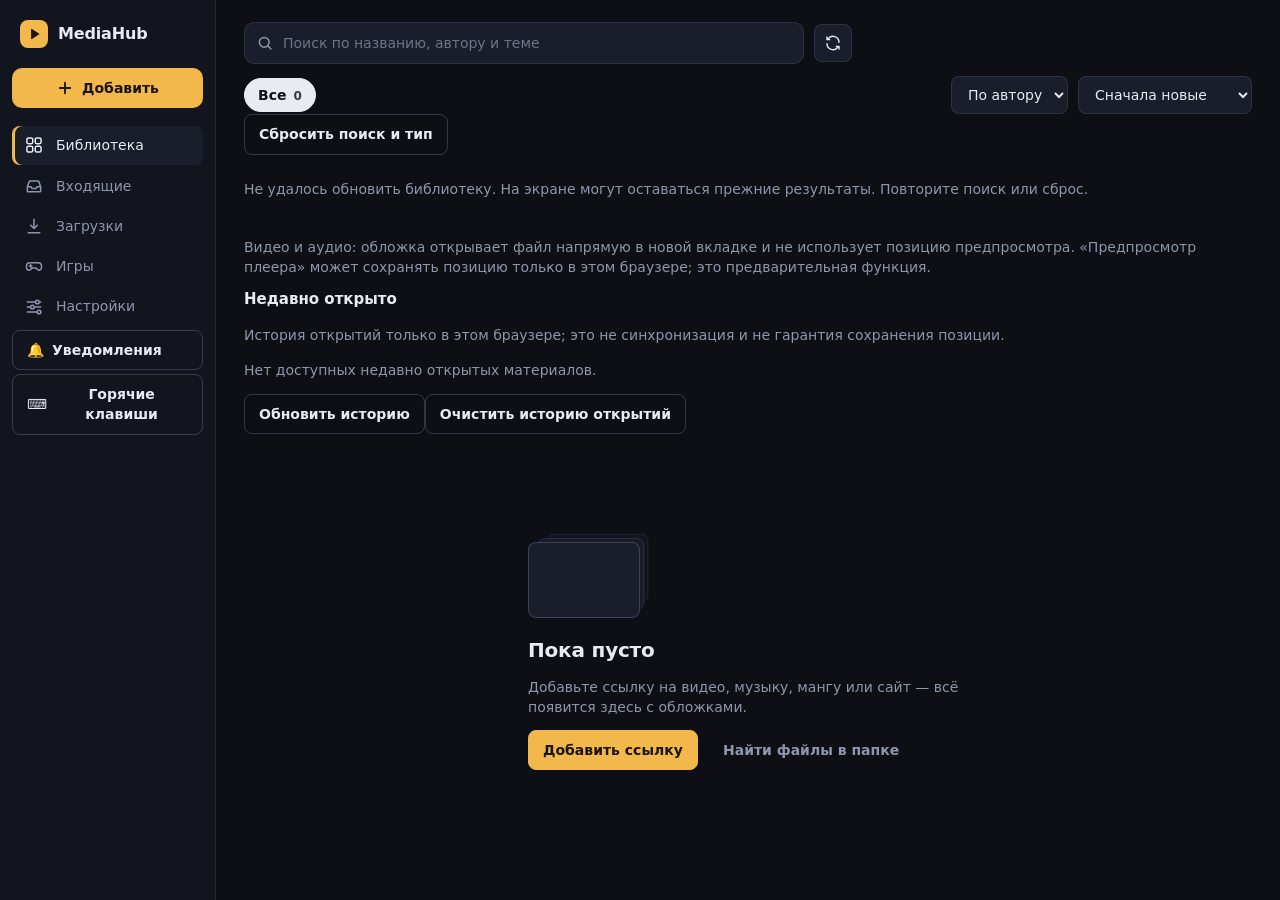
==== commit 7923bc61: "Ignore stale queue polling responses Co-authored-by: arena-agent <297053741+arena-agent@users.norepl" ====
--- a/ui/index.html
+++ b/ui/index.html
@@ -303,11 +303,11 @@
  const t=(await api('/api/discover',opts())).t;let from=0;const iv=setInterval(async()=>{const p=await api(`/api/preview?t=${t}&from=${from}`);from+=p.pages.length;
   p.pages.forEach(x=>{const i=P.push(x)-1;$('plist').insertAdjacentHTML('beforeend',`<label style="padding-left:${10+x.depth*16}px"><input type="checkbox" id="pg${i}" ${i<+$('maxp').value?'checked':''}> ${esc(x.title)} <span>${esc(x.url)}</span></label>`);$('pg'+i).onchange=cnt});cnt();if(p.finished)clearInterval(iv)},800)};
 /* --- загрузки --- */
-let J=[],lastAct=0;const isA=j=>/^(качается|в очереди|запл)/.test(j.status);
-async function poll(){J=await api('/api/jobs');window.dispatchEvent(new CustomEvent('mediahub:jobs',{detail:J}));const act=J.filter(isA),sp=J.reduce((a,x)=>a+(x.speed||0),0);
- $('nb').textContent=act.length;$('nb').classList.toggle('hide',!act.length);
- if(lastAct>act.length){if(cur=='library')lib();disk()}lastAct=act.length;
- if(cur=='downloads')drawJobs();drawBar();pollExt()}
+let J=[],JA=0,JQ=0,JD=0;const isA=j=>/^(качается|в очереди|запл)/.test(j.status);
+async function poll(){const n=++JQ,x=await api('/api/jobs');if(n<JD||!Array.isArray(x))return;JD=n;J=x;dispatchEvent(new CustomEvent('mediahub:jobs',{detail:J}));const a=J.filter(isA);
+ $('nb').textContent=a.length;$('nb').classList.toggle('hide',!a.length);
+ if(JA>a.length){if(cur=='library')lib();disk()}JA=a.length;
+ cur=='downloads'&&drawJobs();drawBar();pollExt()}
 function drawBar(){const act=J.filter(isA),run=act.filter(j=>j.status.startsWith('качается')),b=$('bar');
  if(!act.length||cur=='downloads'||!run.length&&act.every(j=>j.status.startsWith('запл'))){b.classList.add('hide');return}
  const j=run[0]||act[0],sp=J.reduce((a,x)=>a+(x.speed||0),0),pc=Math.round(act.reduce((a,x)=>a+x.pct,0)/act.length);
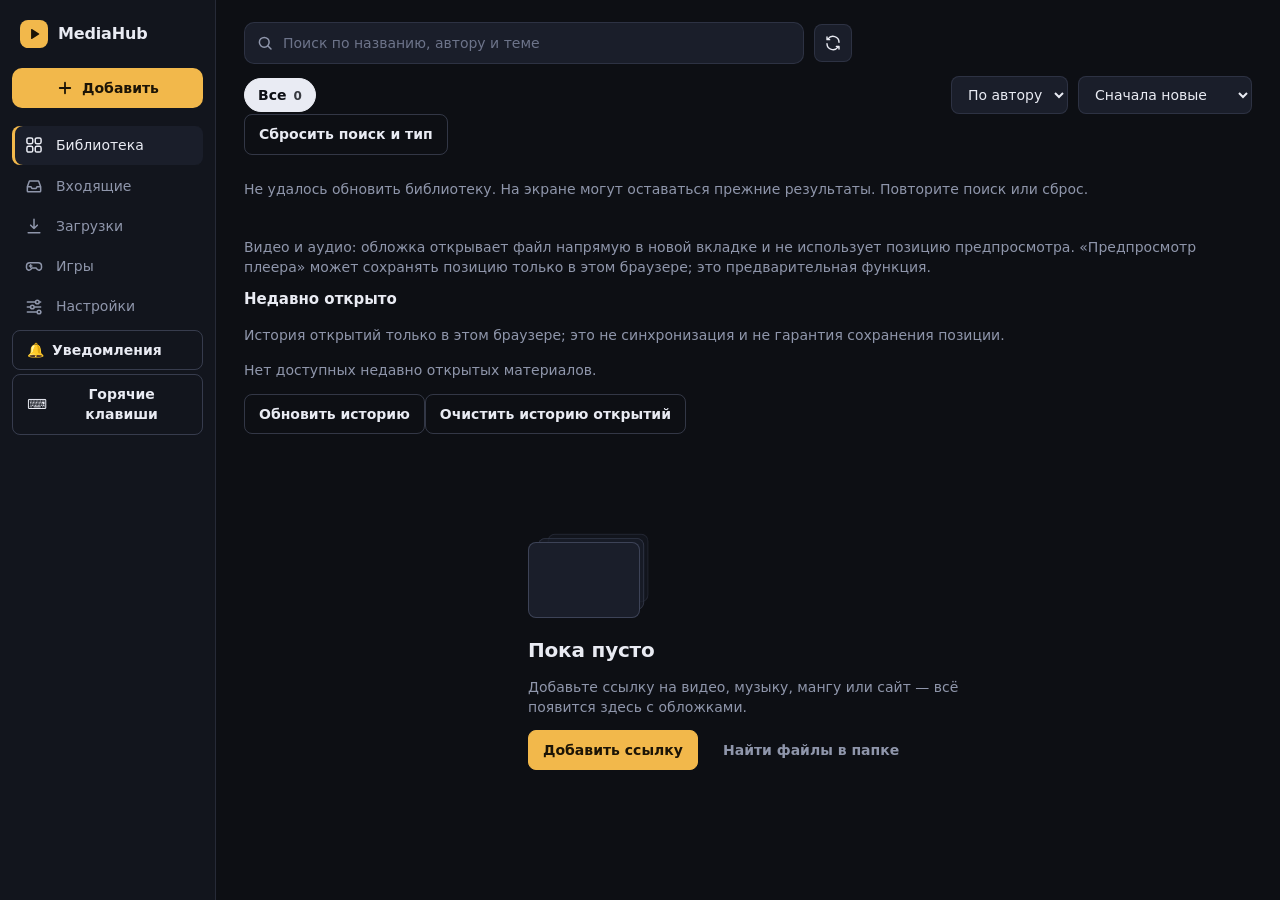
==== commit 95c311c9: "Protect manually associated game paths from stale scans Co-authored-by: arena-agent <297053741+arena" ====
--- a/ui/index.html
+++ b/ui/index.html
@@ -372,8 +372,8 @@
  if(b.dataset.gl!==undefined)window.open(x.g.links[+b.dataset.gl].url,'_blank','noopener');
  if(b.dataset.sp)window.open(b.dataset.sp,'_blank','noopener');
  if(b.dataset.pg){const k=b.dataset.pg;GGEN.has(k)?GGEN.delete(k):GGEN.add(k);closePanel();drawGames()}};
-$('gpanel').onchange=async e=>{const x=GA.find(y=>y.id==GOPEN);if(x&&e.target.id=='gauto'){await api('/api/game/set',{id:x.id,auto:e.target.checked});x.g.auto=e.target.checked;toast('Сохранено')}};
-$('gpanel').addEventListener('focusout',async e=>{const x=GA.find(y=>y.id==GOPEN);if(x&&e.target.id=='gnote'&&e.target.value!==x.g.note){await api('/api/game/set',{id:x.id,note:e.target.value});x.g.note=e.target.value;toast('Заметка сохранена')}});
+$('gpanel').onchange=async e=>{const x=GA.find(y=>y.id==GOPEN);if(x&&e.target.id=='gauto'){const v=e.target.checked;try{const r=await api('/api/game/set',{id:x.id,auto:v});if(!r.ok)throw Error(r.error||'Ошибка сохранения');x.g.auto=v;toast('Сохранено')}catch(err){e.target.checked=x.g.auto;toast((err.message||'Нет ответа')+'. Обновите карточку и проверьте состояние.')}}};
+$('gpanel').addEventListener('focusout',async e=>{const x=GA.find(y=>y.id==GOPEN);if(x&&e.target.id=='gnote'&&e.target.value!==x.g.note){const v=e.target.value;try{const r=await api('/api/game/set',{id:x.id,note:v});if(!r.ok)throw Error(r.error||'Ошибка сохранения');x.g.note=v;toast('Заметка сохранена')}catch(err){toast((err.message||'Нет ответа')+'. Обновите карточку и проверьте состояние.')}}});
 /* --- настройки (сохраняются сами) --- */
 const SET=['games_check_hours','manga_via','folder','res','afmt','subs_on','subs_langs','thumbs','skip','workers','limit_mb','depth','maxp','videos','show_browser','cookie_file','cookie_browser','games_root'];
 async function loadSet(){const c=await api('/api/settings');SET.forEach(k=>{const e=$('s_'+k);if(!e)return;e.type=='checkbox'?e.checked=!!c[k]:e.value=c[k]??''});$('s_subs_langs').disabled=!c.subs_on;loadExt()}
--- a/ui/accessibility.css
+++ b/ui/accessibility.css
@@ -32,9 +32,16 @@
 .game-tags-form { margin:16px 0; display:grid; gap:8px }
 .game-tags-form small { color:var(--mute) }
 .game-tags-form [role="status"] { overflow-wrap:anywhere }
-.update-preview p, .update-preview li { overflow-wrap:anywhere }
+.update-preview p, .update-preview li, .local-game-search p, .local-game-search li, .local-game-extra label { overflow-wrap:anywhere }
+.local-game-extra { margin-top:12px }
+.local-game-extra label { display:block }
+.local-game-extra input { display:block; width:100%; max-width:100%; box-sizing:border-box; margin:6px 0 }
 .player-preview { margin-top:8px; color:var(--text); text-decoration:underline; overflow-wrap:anywhere }
 .library-playback-hint { margin:12px 0; overflow-wrap:anywhere }
+/* Fit the entire source image, with space around images of other aspect ratios. */
+.cv img, .gart img, .gtop .gmain img { object-fit:contain }
+.gart { aspect-ratio:4/3; background:var(--raise) }
+.gg { grid-template-columns:repeat(auto-fill, minmax(min(224px, 100%), 1fr)) }
 .extension-guide { grid-template-columns:1fr }
 .extension-guide label { display:block; margin:12px 0 4px }
 .extension-guide ol { padding-left:20px; margin:10px 0 }
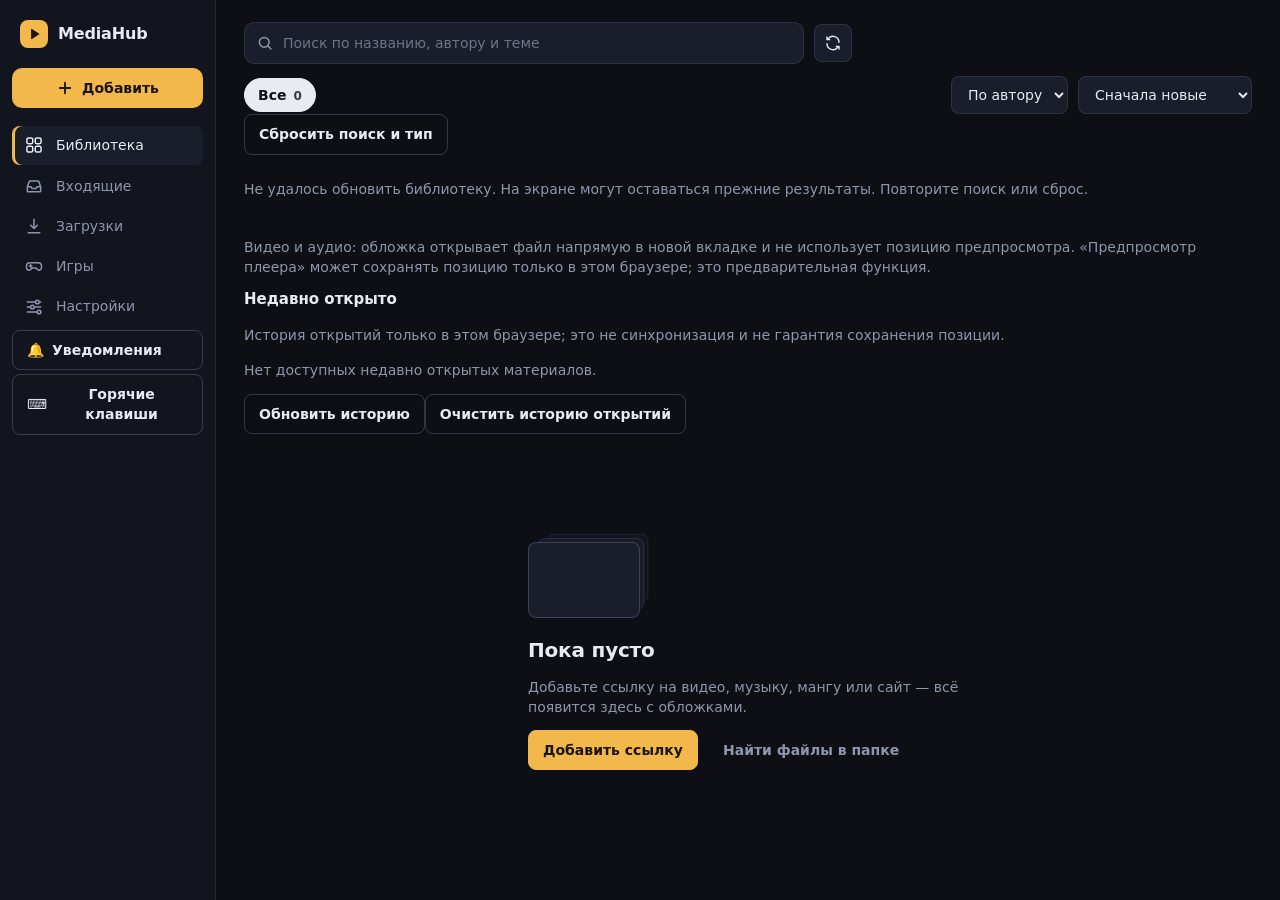
==== commit 5242b801: "Keep all pasted links and select found pages by default Co-authored-by: arena-agent <297053741+arena" ====
--- a/ui/index.html
+++ b/ui/index.html
@@ -215,7 +215,7 @@
   <p class="mu" id="hint" style="margin:0 0 4px"></p>
   <details class="more" id="more"><summary>Дополнительно</summary>
    <div data-for="site"><span class="l" style="display:block;margin-bottom:6px;font-weight:550">Сколько страниц скачать</span>
-    <div class="pick"><input type="range" id="maxp" min="1" max="500" value="50" aria-label="Число страниц"><b id="maxpv" style="min-width:34px;text-align:right">50</b><button class="btn" data-n="1">1</button><button class="btn" data-n="10">10</button><button class="btn" data-n="100">100</button><button class="btn" data-n="500">Все</button></div>
+    <div class="pick"><input type="range" id="maxp" min="1" max="500" value="500" aria-label="Число страниц"><b id="maxpv" style="min-width:34px;text-align:right">500</b><button class="btn" data-n="1">1</button><button class="btn" data-n="10">10</button><button class="btn" data-n="100">100</button><button class="btn" data-n="500">Все найденные (до 500)</button></div>
     <div class="row" style="margin-top:0"><button class="btn" id="find">Найти страницы</button><span class="mu" id="fcount"></span></div><div id="plist" class="hide"></div></div>
    <div data-for="manga"><span style="display:block;margin-bottom:6px;font-weight:550">Какие главы</span><div class="row" style="margin:0"><span class="mu">с</span><input id="mf" type="number" min="1" placeholder="первой" style="width:100px"><span class="mu">по</span><input id="ml" type="number" min="1" placeholder="последней" style="width:136px"></div></div>
    <div><span style="display:block;margin-bottom:6px;font-weight:550">Запланировать</span><div class="row" style="margin:0"><input type="datetime-local" id="when" aria-label="Время начала"><label class="row" style="margin:0;gap:8px"><input type="checkbox" class="sw" id="daily"> Повторять каждый день</label></div></div>
@@ -290,7 +290,7 @@
 $('txt').onchange=e=>e.target.files[0]?.text().then(t=>{$('urls').value+=($('urls').value?'\n':'')+t;toast('Ссылки из файла добавлены')})
 const opts=()=>({urls:$('urls').value,kind:AK=='manga'?'mangaurl':AK,first:$('mf').value,last:$('ml').value,sel:AK=='site'?P.filter((_,i)=>$('pg'+i)?.checked).map(p=>p.url):[],start_at:$('when').value?Date.parse($('when').value)/1000:0,daily:$('daily').checked,...(MX&&AK=='site'?{maxp:+$('maxp').value}:{})});
 $('go').onclick=async()=>{if(!/https?:\/\//.test($('urls').value)){toast('Вставьте ссылку, она должна начинаться с http');return}
- const r=await api('/api/add',opts());if(!r.added){toast('Ссылки не распознаны');return}
+ const o=opts();if(AK=='site'&&P.length&&!o.sel.length){toast('Выберите хотя бы одну найденную страницу');return}if(AK=='site'&&o.sel.length&&o.urls.split(/\r?\n/).filter(x=>/^https?:\/\//.test(x.trim())).length>1&&!confirm('Выбранные страницы относятся только к первой ссылке. Остальные ссылки будут добавлены как отдельные загрузки сайта со своими настройками обхода. Продолжить?'))return;const r=await api('/api/add',o);if(!r.added){toast('Ссылки не распознаны');return}
  $('addDlg').close();$('urls').value='';P=[];picked=false;const sch=$('when').value;poll();toast(sch?'Запланировано: '+r.added:'Добавлено: '+r.added,'Загрузки',()=>location.hash='#downloads')};
 $('chk').onclick=async()=>{if(!/https?:\/\//.test($('urls').value)){toast('Сначала вставьте ссылку');return}const t=(await api('/api/preview',opts())).t;$('pv').classList.remove('hide');$('pv').textContent='Считаю…';
  const iv=setInterval(async()=>{const p=await api('/api/preview?t='+t),af=p.free-p.size;
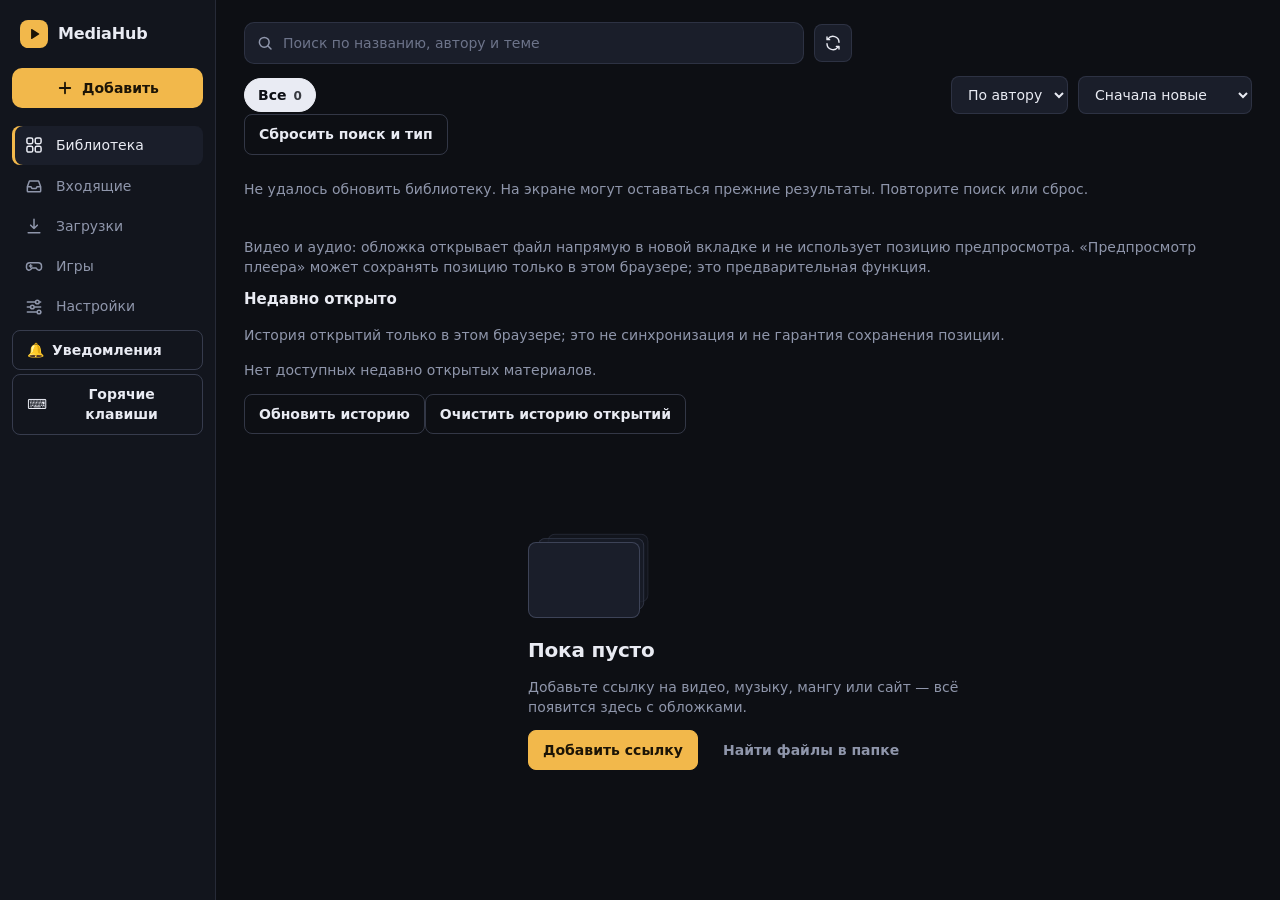
==== commit 00b73088: "Handle rendered forum artwork examples Co-authored-by: arena-agent <297053741+arena-agent@users.nore" ====
--- a/ui/index.html
+++ b/ui/index.html
@@ -172,7 +172,7 @@
  <section id="v-settings" class="hide"><div class="set">
   <h1>Настройки</h1>
   <div class="sg"><h2>Загрузка</h2>
-   <div class="sr"><div><b>Папка загрузок</b><small>Видео, музыка, манга, сайты и кэш обложек игр в подпапке covers</small></div><div class="ctl"><input id="s_folder" aria-label="Папка загрузок"></div></div>
+   <div class="sr"><div><b>Папка загрузок</b><small>Видео, музыка, манга и сайты; новые обложки игр — в папке программы</small></div><div class="ctl"><input id="s_folder" aria-label="Папка загрузок"></div></div>
    <div class="sr"><div><b>Качество видео</b><small>Если выбранного разрешения нет, берётся ближайшее ниже</small></div><div class="ctl"><select id="s_res"><option value="best">Лучшее</option><option>2160</option><option>1440</option><option>1080</option><option>720</option><option>480</option><option>360</option></select></div></div>
    <div class="sr"><div><b>Формат звука</b></div><div class="ctl"><select id="s_afmt"><option>mp3</option><option>m4a</option><option>opus</option><option>flac</option></select></div></div>
    <div class="sr"><div><b>Субтитры</b><small>Языки через запятую</small></div><div class="ctl"><input id="s_subs_langs" style="max-width:110px"><input type="checkbox" class="sw" id="s_subs_on" aria-label="Скачивать субтитры"></div></div>
